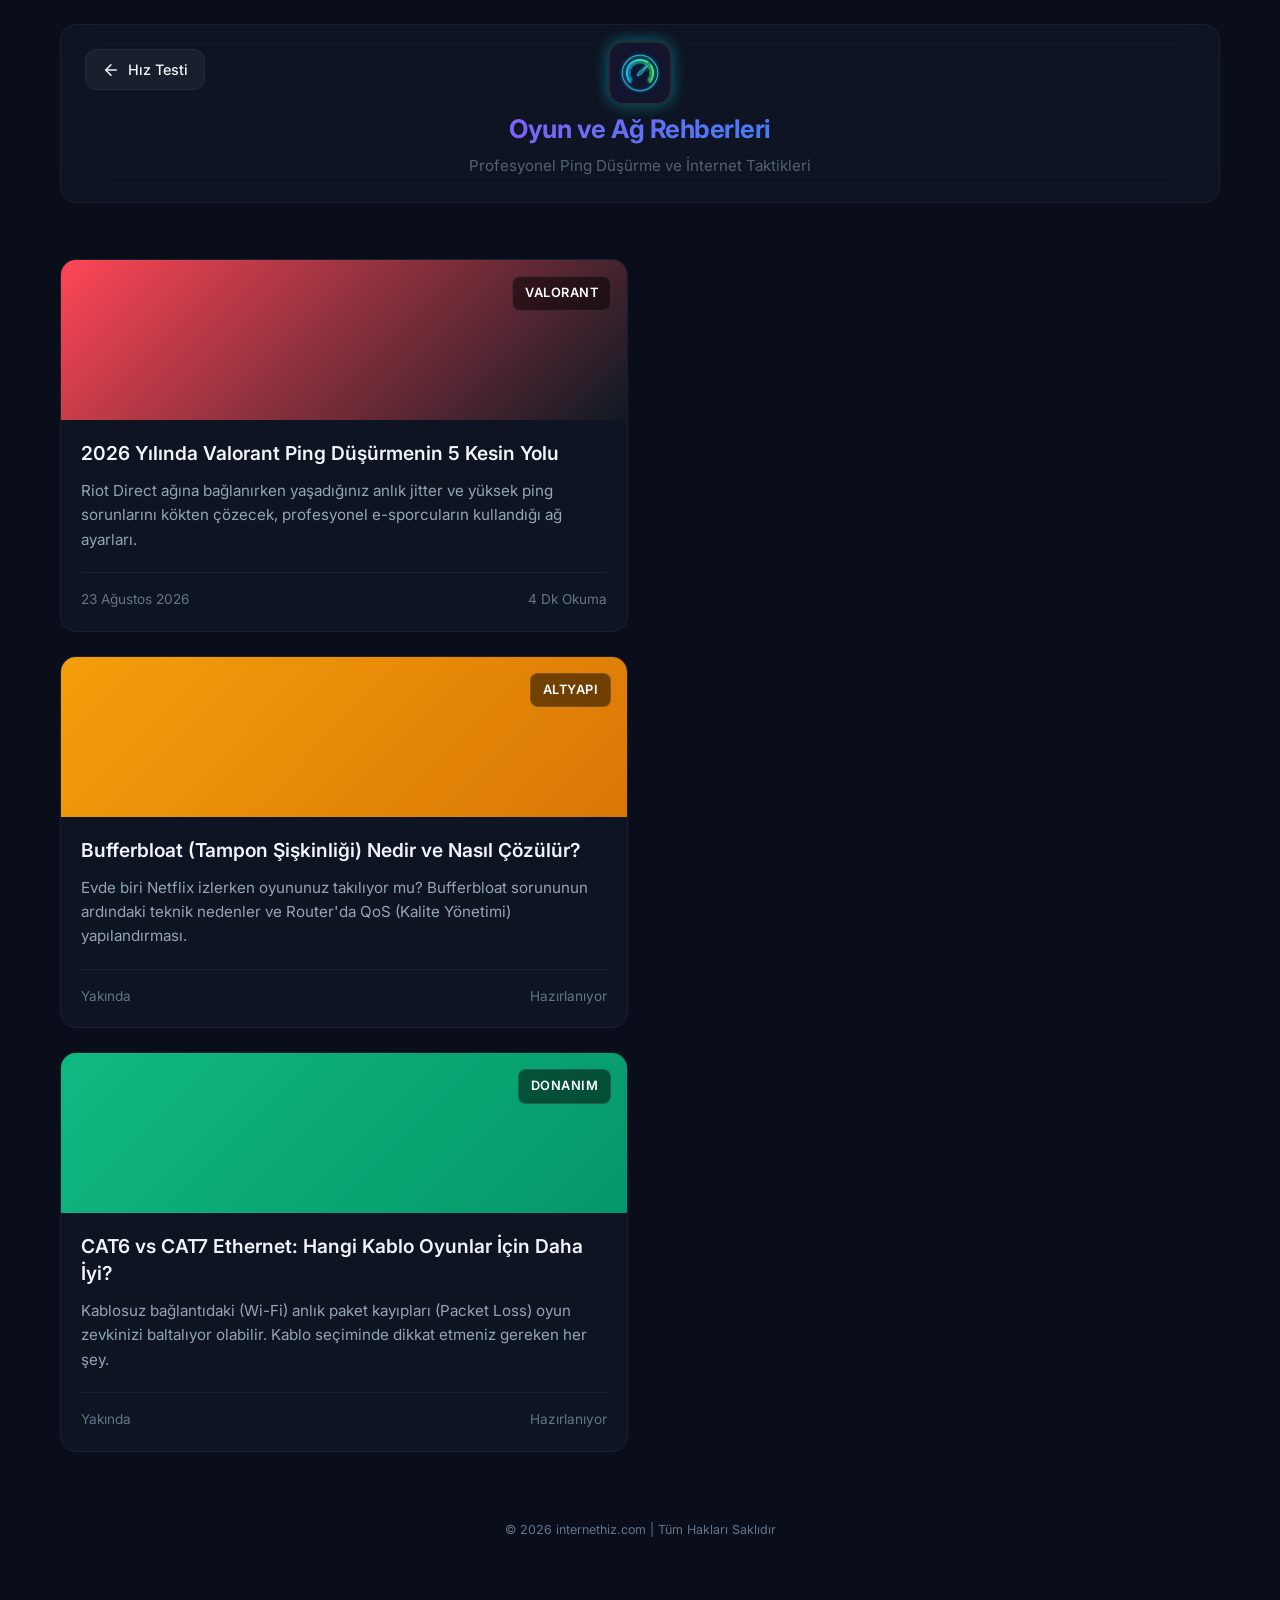
==== blog/index.html @ 83b52073 "feat: added fully fledged SEO blog infrastructure and valorant guide" ====
<!DOCTYPE html>
<html lang="tr">
<head>
    <meta charset="UTF-8">
    <meta name="viewport" content="width=device-width, initial-scale=1.0">
    <title>Oyun ve İnternet Rehberleri - internethiz.com</title>
    <meta name="description" content="Valorant, CS2, Warzone ve diğer popüler oyunlarda ping düşürme taktikleri, internet hızlandırma rehberleri ve modem ayarları.">
    
    <link rel="preconnect" href="https://fonts.googleapis.com">
    <link rel="preconnect" href="https://fonts.gstatic.com" crossorigin>
    <link href="https://fonts.googleapis.com/css2?family=Inter:wght@300;400;500;600;700;800;900&display=swap" rel="stylesheet">
    <link rel="stylesheet" href="../style.v2.css">
    <link rel="stylesheet" href="blog.css">
</head>
<body>
    <div class="app-container">
        <!-- Header -->
        <header class="app-header" style="position: relative; flex-direction: column; align-items: center; justify-content: center; text-align: center; padding: 1.5rem 1rem;">
            
            <div style="position: absolute; top: 1.5rem; left: 1.5rem;">
                <a href="../" class="btn-back">
                    <svg width="18" height="18" viewBox="0 0 24 24" fill="none" stroke="currentColor" stroke-width="2" stroke-linecap="round" stroke-linejoin="round">
                        <line x1="19" y1="12" x2="5" y2="12"></line>
                        <polyline points="12 19 5 12 12 5"></polyline>
                    </svg>
                    <span>Hız Testi</span>
                </a>
            </div>

            <div class="logo-icon" style="background: none; padding: 0; margin-bottom: 12px;">
                <img src="../logo.jpg" alt="internethiz.com Logo" style="width: 64px; height: 64px; border-radius: 16px; object-fit: cover; box-shadow: 0 0 15px rgba(0, 242, 254, 0.4); border: 2px solid rgba(255, 255, 255, 0.1);">
            </div>
            <div>
                <h1 class="app-title" style="font-size: 1.6rem; letter-spacing: -0.5px; background: linear-gradient(135deg, #8b5cf6 0%, #3b82f6 100%); -webkit-background-clip: text; -webkit-text-fill-color: transparent;">Oyun ve Ağ Rehberleri</h1>
                <p class="app-subtitle" style="font-size: 0.95rem; opacity: 0.8; margin-top: 4px;">Profesyonel Ping Düşürme ve İnternet Taktikleri</p>
            </div>
        </header>

        <!-- Blog Grid -->
        <section class="blog-grid">
            
            <!-- Article Card 1 -->
            <a href="valorant-ping-dusurme.html" class="blog-card">
                <div class="blog-card-image" style="background: linear-gradient(135deg, #ff4655 0%, #0f1923 100%);">
                    <span class="blog-category">Valorant</span>
                </div>
                <div class="blog-card-content">
                    <h2 class="blog-card-title">2026 Yılında Valorant Ping Düşürmenin 5 Kesin Yolu</h2>
                    <p class="blog-card-excerpt">Riot Direct ağına bağlanırken yaşadığınız anlık jitter ve yüksek ping sorunlarını kökten çözecek, profesyonel e-sporcuların kullandığı ağ ayarları.</p>
                    <div class="blog-card-footer">
                        <span class="blog-date">23 Ağustos 2026</span>
                        <span class="blog-read-time">4 Dk Okuma</span>
                    </div>
                </div>
            </a>

            <!-- Article Card 2 -->
            <a href="#" class="blog-card">
                <div class="blog-card-image" style="background: linear-gradient(135deg, #f59e0b 0%, #d97706 100%);">
                    <span class="blog-category">Altyapı</span>
                </div>
                <div class="blog-card-content">
                    <h2 class="blog-card-title">Bufferbloat (Tampon Şişkinliği) Nedir ve Nasıl Çözülür?</h2>
                    <p class="blog-card-excerpt">Evde biri Netflix izlerken oyununuz takılıyor mu? Bufferbloat sorununun ardındaki teknik nedenler ve Router'da QoS (Kalite Yönetimi) yapılandırması.</p>
                    <div class="blog-card-footer">
                        <span class="blog-date">Yakında</span>
                        <span class="blog-read-time">Hazırlanıyor</span>
                    </div>
                </div>
            </a>

            <!-- Article Card 3 -->
            <a href="#" class="blog-card">
                <div class="blog-card-image" style="background: linear-gradient(135deg, #10b981 0%, #059669 100%);">
                    <span class="blog-category">Donanım</span>
                </div>
                <div class="blog-card-content">
                    <h2 class="blog-card-title">CAT6 vs CAT7 Ethernet: Hangi Kablo Oyunlar İçin Daha İyi?</h2>
                    <p class="blog-card-excerpt">Kablosuz bağlantıdaki (Wi-Fi) anlık paket kayıpları (Packet Loss) oyun zevkinizi baltalıyor olabilir. Kablo seçiminde dikkat etmeniz gereken her şey.</p>
                    <div class="blog-card-footer">
                        <span class="blog-date">Yakında</span>
                        <span class="blog-read-time">Hazırlanıyor</span>
                    </div>
                </div>
            </a>

        </section>

        <!-- Footer -->
        <footer class="app-footer" style="margin-top: 48px;">
            <p>&copy; 2026 internethiz.com | Tüm Hakları Saklıdır</p>
        </footer>
    </div>
</body>
</html>
---- style.v2.css ----
/* ========================================
   Internet Connection Monitor - Styles
   ======================================== */

:root {
    /* Color Palette */
    --bg-primary: #0a0e1a;
    --bg-secondary: #111827;
    --bg-card: rgba(17, 24, 39, 0.7);
    --bg-card-hover: rgba(17, 24, 39, 0.9);

    --text-primary: #f1f5f9;
    --text-secondary: #94a3b8;
    --text-muted: #64748b;

    --accent-green: #10b981;
    --accent-green-glow: rgba(16, 185, 129, 0.3);
    --accent-green-soft: rgba(16, 185, 129, 0.1);

    --accent-red: #ef4444;
    --accent-red-glow: rgba(239, 68, 68, 0.3);
    --accent-red-soft: rgba(239, 68, 68, 0.1);

    --accent-amber: #f59e0b;
    --accent-amber-glow: rgba(245, 158, 11, 0.3);

    --accent-blue: #3b82f6;
    --accent-blue-glow: rgba(59, 130, 246, 0.3);

    --accent-purple: #8b5cf6;

    --border-color: rgba(255, 255, 255, 0.05);
    --border-highlight: rgba(255, 255, 255, 0.1);

    /* Sizing */
    --radius-sm: 8px;
    --radius-md: 12px;
    --radius-lg: 16px;
    --radius-xl: 24px;

    /* Transitions */
    --transition-fast: 150ms ease;
    --transition-normal: 300ms ease;
    --transition-slow: 500ms ease;
}

body.light-theme {
    --bg-primary: #f0f4f8;
    --bg-secondary: #ffffff;
    --bg-card: rgba(255, 255, 255, 0.85);
    --bg-card-hover: rgba(255, 255, 255, 1);

    --text-primary: #0f172a;
    --text-secondary: #475569;
    --text-muted: #94a3b8;

    --border-color: rgba(0, 0, 0, 0.08);
    --border-highlight: rgba(0, 0, 0, 0.15);
    
    --accent-green-glow: rgba(16, 185, 129, 0.15);
    --accent-red-glow: rgba(239, 68, 68, 0.15);
    --accent-amber-glow: rgba(245, 158, 11, 0.15);
    --accent-blue-glow: rgba(59, 130, 246, 0.15);
}

/* ========================================
   Reset & Base
   ======================================== */
*, *::before, *::after {
    margin: 0;
    padding: 0;
    box-sizing: border-box;
}

html {
    font-size: 16px;
    -webkit-font-smoothing: antialiased;
    -moz-osx-font-smoothing: grayscale;
}

body {
    font-family: 'Inter', -apple-system, BlinkMacSystemFont, sans-serif;
    background: var(--bg-primary);
    color: var(--text-primary);
    min-height: 100vh;
    overflow-x: hidden;
    line-height: 1.6;
}

/* ========================================
   Background Particles
   ======================================== */
.bg-particles {
    position: fixed;
    inset: 0;
    pointer-events: none;
    z-index: 0;
    overflow: hidden;
}

.bg-particle {
    position: absolute;
    border-radius: 50%;
    opacity: 0.15;
    animation: particleFloat linear infinite;
}

@keyframes particleFloat {
    0% { transform: translateY(100vh) rotate(0deg); opacity: 0; }
    10% { opacity: 0.15; }
    90% { opacity: 0.15; }
    100% { transform: translateY(-10vh) rotate(720deg); opacity: 0; }
}

/* ========================================
   App Container
   ======================================== */
.app-container {
    position: relative;
    z-index: 1;
    max-width: 1200px;
    margin: 0 auto;
    padding: 24px 20px 40px;
    padding-top: calc(24px + env(safe-area-inset-top));
    padding-bottom: calc(40px + env(safe-area-inset-bottom));
    padding-left: calc(20px + env(safe-area-inset-left));
    padding-right: calc(20px + env(safe-area-inset-right));
    -webkit-tap-highlight-color: transparent;
    touch-action: manipulation;
}

/* ========================================
   Header
   ======================================== */
.app-header {
    display: flex;
    align-items: center;
    justify-content: space-between;
    padding: 16px 24px;
    background: var(--bg-card);
    backdrop-filter: blur(20px);
    border: 1px solid var(--border-color);
    border-radius: var(--radius-lg);
    margin-bottom: 24px;
}

.header-left {
    display: flex;
    align-items: center;
    gap: 14px;
}

.logo-icon {
    width: 48px;
    height: 48px;
    display: flex;
    align-items: center;
    justify-content: center;
    background: linear-gradient(135deg, var(--accent-blue), var(--accent-purple));
    border-radius: var(--radius-md);
    color: white;
    flex-shrink: 0;
}

.app-title {
    font-size: 1.15rem;
    font-weight: 700;
    letter-spacing: -0.02em;
    color: var(--text-primary);
}

.app-subtitle {
    font-size: 0.8rem;
    color: var(--text-muted);
    margin-top: 2px;
}

.header-right {
    display: flex;
    align-items: center;
    gap: 12px;
}

.header-clock {
    font-size: 0.9rem;
    font-weight: 600;
    color: var(--text-secondary);
    font-variant-numeric: tabular-nums;
    background: rgba(255, 255, 255, 0.05);
    padding: 6px 14px;
    border-radius: var(--radius-sm);
}

.btn-clear {
    width: 38px;
    height: 38px;
    display: flex;
    align-items: center;
    justify-content: center;
    background: rgba(255, 255, 255, 0.05);
    border: 1px solid var(--border-color);
    border-radius: var(--radius-sm);
    color: var(--text-muted);
    cursor: pointer;
    transition: all var(--transition-fast);
}

.btn-clear:hover {
    background: var(--accent-red-soft);
    color: var(--accent-red);
    border-color: rgba(239, 68, 68, 0.3);
}

/* ========================================
   Status Card
   ======================================== */
.status-section {
    margin-bottom: 24px;
}

.status-card {
    position: relative;
    display: flex;
    align-items: center;
    gap: 24px;
    padding: 32px 36px;
    background: var(--bg-card);
    backdrop-filter: blur(20px);
    border: 1px solid var(--border-color);
    border-radius: var(--radius-xl);
    overflow: hidden;
    transition: all var(--transition-slow);
}

.status-card.connected {
    border-color: rgba(16, 185, 129, 0.3);
}

.status-card.disconnected {
    border-color: rgba(239, 68, 68, 0.4);
}

.status-glow {
    position: absolute;
    inset: 0;
    opacity: 0;
    transition: opacity var(--transition-slow);
    pointer-events: none;
}

.status-card.connected .status-glow {
    background: radial-gradient(ellipse at 15% 50%, var(--accent-green-glow) 0%, transparent 60%);
    opacity: 1;
}

.status-card.disconnected .status-glow {
    background: radial-gradient(ellipse at 15% 50%, var(--accent-red-glow) 0%, transparent 60%);
    opacity: 1;
    animation: glowPulse 2s ease-in-out infinite;
}

@keyframes glowPulse {
    0%, 100% { opacity: 0.6; }
    50% { opacity: 1; }
}

.status-icon-wrapper {
    position: relative;
    flex-shrink: 0;
}

.status-icon {
    position: relative;
    width: 80px;
    height: 80px;
    display: flex;
    align-items: center;
    justify-content: center;
    border-radius: 50%;
    background: rgba(255, 255, 255, 0.03);
    transition: all var(--transition-slow);
}

.status-card.connected .status-icon {
    color: var(--accent-green);
    background: var(--accent-green-soft);
}

.status-card.disconnected .status-icon {
    color: var(--accent-red);
    background: var(--accent-red-soft);
}

.pulse-ring {
    position: absolute;
    inset: -8px;
    border-radius: 50%;
    border: 2px solid transparent;
    transition: all var(--transition-slow);
}

.status-card.connected .pulse-ring {
    border-color: var(--accent-green);
    animation: pulseRing 2s ease-out infinite;
}

.status-card.disconnected .pulse-ring {
    border-color: var(--accent-red);
    animation: pulseRingRed 1s ease-out infinite;
}

@keyframes pulseRing {
    0% { transform: scale(1); opacity: 0.6; }
    100% { transform: scale(1.5); opacity: 0; }
}

@keyframes pulseRingRed {
    0% { transform: scale(1); opacity: 0.8; }
    100% { transform: scale(1.6); opacity: 0; }
}

.icon-svg {
    transition: all var(--transition-normal);
}

.icon-svg.hidden {
    display: none;
}

.status-text-wrapper {
    flex: 1;
    min-width: 0;
}

.status-label {
    font-size: 1.5rem;
    font-weight: 800;
    letter-spacing: -0.03em;
    transition: color var(--transition-slow);
}

.status-card.connected .status-label {
    color: var(--accent-green);
}

.status-card.disconnected .status-label {
    color: var(--accent-red);
}

.status-detail {
    font-size: 0.88rem;
    color: var(--text-muted);
    margin-top: 4px;
}

.status-uptime {
    display: flex;
    flex-direction: column;
    align-items: flex-end;
    gap: 4px;
    flex-shrink: 0;
}

.uptime-label {
    font-size: 0.75rem;
    color: var(--text-muted);
    text-transform: uppercase;
    letter-spacing: 0.08em;
    font-weight: 600;
}

.uptime-value {
    font-size: 1.6rem;
    font-weight: 700;
    font-variant-numeric: tabular-nums;
    color: var(--text-primary);
    letter-spacing: -0.02em;
}

/* ========================================
   Stats Grid
   ======================================== */
.stats-grid {
    display: grid;
    grid-template-columns: repeat(auto-fit, minmax(180px, 1fr));
    gap: 14px;
    margin-bottom: 24px;
}

.stat-card {
    padding: 20px;
    background: var(--bg-card);
    backdrop-filter: blur(20px);
    border: 1px solid var(--border-color);
    border-radius: var(--radius-lg);
    transition: all var(--transition-fast);
    position: relative;
    overflow: hidden;
}

.stat-card:hover {
    background: var(--bg-card-hover);
    border-color: var(--border-glow);
    transform: translateY(-2px);
}

.stat-icon {
    width: 40px;
    height: 40px;
    display: flex;
    align-items: center;
    justify-content: center;
    border-radius: var(--radius-sm);
    margin-bottom: 14px;
}

.latency-icon {
    background: rgba(59, 130, 246, 0.12);
    color: var(--accent-blue);
}

.disconnect-icon {
    background: rgba(239, 68, 68, 0.12);
    color: var(--accent-red);
}

.downtime-icon {
    background: rgba(245, 158, 11, 0.12);
    color: var(--accent-amber);
}

.avg-icon {
    background: rgba(139, 92, 246, 0.12);
    color: var(--accent-purple);
}

.stat-content {
    display: flex;
    flex-direction: column;
    gap: 2px;
}

.stat-value {
    font-size: 1.3rem;
    font-weight: 700;
    letter-spacing: -0.02em;
    font-variant-numeric: tabular-nums;
}

.stat-label {
    font-size: 0.75rem;
    color: var(--text-muted);
    font-weight: 500;
}

.stat-bar {
    margin-top: 12px;
    height: 4px;
    background: rgba(255, 255, 255, 0.05);
    border-radius: 2px;
    overflow: hidden;
}

.stat-bar-fill {
    height: 100%;
    border-radius: 2px;
    transition: width var(--transition-normal);
    width: 0%;
}

.latency-bar {
    background: linear-gradient(90deg, var(--accent-green), var(--accent-amber), var(--accent-red));
}

/* ========================================
   Chart Section
   ======================================== */
.chart-section,
.timeline-section,
.log-section,
.diag-section,
.speed-test-section {
    background: var(--bg-card);
    backdrop-filter: blur(20px);
    border: 1px solid var(--border-color);
    border-radius: var(--radius-lg);
    padding: 24px;
    margin-bottom: 20px;
}

.diag-section {
    border-color: rgba(245, 158, 11, 0.25);
    animation: diagFadeIn 0.4s ease-out;
}

@keyframes diagFadeIn {
    from { opacity: 0; transform: translateY(10px); }
    to { opacity: 1; transform: translateY(0); }
}

.diag-status-badge {
    font-size: 0.72rem;
    font-weight: 600;
    padding: 4px 12px;
    border-radius: 20px;
    animation: diagPulse 1.5s ease-in-out infinite;
}

.diag-status-badge.running {
    background: rgba(245, 158, 11, 0.15);
    color: var(--accent-amber);
    animation: diagPulse 1.5s ease-in-out infinite;
}

.diag-status-badge.done {
    background: rgba(59, 130, 246, 0.15);
    color: var(--accent-blue);
    animation: none;
}

@keyframes diagPulse {
    0%, 100% { opacity: 1; }
    50% { opacity: 0.5; }
}

.diag-result-card {
    background: rgba(255, 255, 255, 0.02);
    border: 1px solid rgba(255, 255, 255, 0.06);
    border-radius: var(--radius-md);
    overflow: hidden;
}

.diag-verdict {
    display: flex;
    align-items: center;
    gap: 16px;
    padding: 20px 24px;
    border-bottom: 1px solid rgba(255, 255, 255, 0.06);
}

.diag-verdict-icon {
    font-size: 2rem;
    flex-shrink: 0;
    width: 52px;
    height: 52px;
    display: flex;
    align-items: center;
    justify-content: center;
    border-radius: var(--radius-md);
    background: rgba(255, 255, 255, 0.04);
}

.diag-verdict-text h4 {
    font-size: 1rem;
    font-weight: 700;
    color: var(--text-primary);
    margin-bottom: 2px;
}

.diag-verdict-text p {
    font-size: 0.82rem;
    color: var(--text-muted);
    line-height: 1.5;
}

.diag-tests {
    padding: 8px 0;
}

.diag-test-row {
    display: flex;
    align-items: center;
    gap: 12px;
    padding: 10px 24px;
    transition: background var(--transition-fast);
}

.diag-test-row:hover {
    background: rgba(255, 255, 255, 0.02);
}

.diag-test-status {
    width: 24px;
    height: 24px;
    border-radius: 50%;
    display: flex;
    align-items: center;
    justify-content: center;
    font-size: 0.72rem;
    flex-shrink: 0;
    font-weight: 700;
}

.diag-test-status.pass {
    background: rgba(16, 185, 129, 0.15);
    color: var(--accent-green);
}

.diag-test-status.fail {
    background: rgba(239, 68, 68, 0.15);
    color: var(--accent-red);
}

.diag-test-status.wait {
    background: rgba(148, 163, 184, 0.1);
    color: var(--text-muted);
    animation: diagPulse 1s ease-in-out infinite;
}

.diag-test-status.warn {
    background: rgba(245, 158, 11, 0.15);
    color: var(--accent-amber);
}

.diag-test-label {
    flex: 1;
    font-size: 0.84rem;
    color: var(--text-secondary);
    font-weight: 500;
}

.diag-test-result {
    font-size: 0.78rem;
    color: var(--text-muted);
    font-variant-numeric: tabular-nums;
    text-align: right;
}

.diag-info {
    padding: 16px 24px;
    border-top: 1px solid rgba(255, 255, 255, 0.06);
    display: grid;
    grid-template-columns: repeat(auto-fit, minmax(180px, 1fr));
    gap: 12px;
}

.diag-info-item {
    display: flex;
    flex-direction: column;
    gap: 2px;
}

.diag-info-label {
    font-size: 0.7rem;
    color: var(--text-muted);
    text-transform: uppercase;
    letter-spacing: 0.06em;
    font-weight: 600;
}

.diag-info-value {
    font-size: 0.84rem;
    color: var(--text-secondary);
    font-weight: 500;
}

/* Log entry diagnostics detail */
.log-diag-summary {
    margin-top: 8px;
    padding: 8px 12px;
    background: rgba(255, 255, 255, 0.03);
    border-radius: 6px;
    border-left: 3px solid var(--accent-amber);
}

.log-diag-summary .log-diag-title {
    font-size: 0.76rem;
    font-weight: 600;
    color: var(--accent-amber);
    margin-bottom: 4px;
}

.log-diag-summary .log-diag-cause {
    font-size: 0.76rem;
    color: var(--text-secondary);
    line-height: 1.5;
}

.log-diag-tests-mini {
    display: flex;
    flex-wrap: wrap;
    gap: 6px;
    margin-top: 6px;
}

.log-diag-tag {
    font-size: 0.68rem;
    padding: 2px 8px;
    border-radius: 4px;
    font-weight: 600;
}

.log-diag-tag.pass {
    background: rgba(16, 185, 129, 0.1);
    color: var(--accent-green);
}

.log-diag-tag.fail {
    background: rgba(239, 68, 68, 0.1);
    color: var(--accent-red);
}

.section-header {
    display: flex;
    align-items: center;
    justify-content: space-between;
    margin-bottom: 18px;
}

.section-title {
    display: flex;
    align-items: center;
    gap: 10px;
    font-size: 0.95rem;
    font-weight: 600;
    color: var(--text-primary);
}

.section-title svg {
    color: var(--text-muted);
}

.section-badge {
    font-size: 0.72rem;
    font-weight: 500;
    color: var(--text-muted);
    padding: 4px 10px;
    background: rgba(255, 255, 255, 0.05);
    border-radius: 20px;
}

.log-actions {
    display: flex;
    align-items: center;
    gap: 10px;
}

.btn-clear-log {
    display: inline-flex;
    align-items: center;
    font-size: 0.75rem;
    font-weight: 600;
    color: var(--text-muted);
    padding: 6px 12px;
    background: rgba(255, 255, 255, 0.04);
    border: 1px solid var(--border-color);
    border-radius: var(--radius-sm);
    cursor: pointer;
    transition: all var(--transition-fast);
}

.btn-clear-log:hover {
    background: var(--accent-red-soft);
    color: var(--accent-red);
    border-color: rgba(239, 68, 68, 0.3);
}


.chart-container {
    position: relative;
    height: 200px;
    border-radius: var(--radius-sm);
    overflow: hidden;
}

.chart-container canvas {
    width: 100% !important;
    height: 100% !important;
}

.chart-overlay {
    position: absolute;
    inset: 0;
    display: flex;
    align-items: center;
    justify-content: center;
    background: rgba(10, 14, 26, 0.7);
    border-radius: var(--radius-sm);
    transition: opacity var(--transition-normal);
}

.chart-overlay.hidden {
    opacity: 0;
    pointer-events: none;
}

.chart-overlay p {
    color: var(--text-muted);
    font-size: 0.88rem;
}

/* ========================================
   Timeline
   ======================================== */
.timeline-bar-container {
    position: relative;
}

.timeline-bar {
    height: 32px;
    background: rgba(255, 255, 255, 0.03);
    border-radius: var(--radius-sm);
    overflow: hidden;
    display: flex;
    position: relative;
}

.timeline-segment {
    height: 100%;
    transition: all var(--transition-fast);
    position: relative;
}

.timeline-segment.connected {
    background: var(--accent-green);
    opacity: 0.6;
}

.timeline-segment.disconnected {
    background: var(--accent-red);
    opacity: 0.8;
}

.timeline-segment:hover {
    opacity: 1;
}

.timeline-labels {
    display: flex;
    justify-content: space-between;
    margin-top: 8px;
    font-size: 0.72rem;
    color: var(--text-muted);
    font-variant-numeric: tabular-nums;
}

/* ========================================
   Event Log
   ======================================== */
.log-container {
    max-height: 320px;
    overflow-y: auto;
    scrollbar-width: thin;
    scrollbar-color: rgba(255, 255, 255, 0.1) transparent;
}

.log-container::-webkit-scrollbar {
    width: 6px;
}

.log-container::-webkit-scrollbar-track {
    background: transparent;
}

.log-container::-webkit-scrollbar-thumb {
    background: rgba(255, 255, 255, 0.1);
    border-radius: 3px;
}

.log-empty {
    display: flex;
    flex-direction: column;
    align-items: center;
    justify-content: center;
    padding: 48px 24px;
    gap: 12px;
    color: var(--text-muted);
}

.log-empty svg {
    opacity: 0.3;
}

.log-empty p {
    font-size: 0.95rem;
    font-weight: 500;
}

.log-empty span {
    font-size: 0.8rem;
    opacity: 0.6;
}

.log-entry {
    display: flex;
    align-items: flex-start;
    gap: 14px;
    padding: 14px 16px;
    border-radius: var(--radius-sm);
    transition: background var(--transition-fast);
    animation: logSlideIn 0.3s ease-out;
}

.log-entry:hover {
    background: rgba(255, 255, 255, 0.03);
}

@keyframes logSlideIn {
    from { opacity: 0; transform: translateY(-10px); }
    to { opacity: 1; transform: translateY(0); }
}

.log-entry + .log-entry {
    border-top: 1px solid rgba(255, 255, 255, 0.04);
}

.log-dot {
    width: 10px;
    height: 10px;
    border-radius: 50%;
    flex-shrink: 0;
    margin-top: 5px;
}

.log-dot.down {
    background: var(--accent-red);
    box-shadow: 0 0 8px var(--accent-red-glow);
}

.log-dot.up {
    background: var(--accent-green);
    box-shadow: 0 0 8px var(--accent-green-glow);
}

.log-content {
    flex: 1;
    min-width: 0;
}

.log-title {
    font-size: 0.88rem;
    font-weight: 600;
    margin-bottom: 2px;
}

.log-title.down {
    color: var(--accent-red);
}

.log-title.up {
    color: var(--accent-green);
}

.log-meta {
    font-size: 0.78rem;
    color: var(--text-muted);
}

.log-time {
    font-size: 0.78rem;
    color: var(--text-muted);
    font-variant-numeric: tabular-nums;
    flex-shrink: 0;
    margin-top: 2px;
}

.log-duration {
    display: inline-block;
    padding: 2px 8px;
    background: rgba(239, 68, 68, 0.1);
    color: var(--accent-red);
    border-radius: 4px;
    font-size: 0.72rem;
    font-weight: 600;
    margin-left: 8px;
}

/* ========================================
   Footer
   ======================================== */
.app-footer {
    text-align: center;
    padding: 20px;
    font-size: 0.78rem;
    color: var(--text-muted);
}

/* ========================================
   Responsive Design
   ======================================== */
@media (max-width: 768px) {
    .app-container {
        padding: 16px 12px 32px;
    }

    .app-header {
        flex-direction: column;
        gap: 12px;
        padding: 16px;
    }

    .header-left {
        width: 100%;
    }

    .header-right {
        width: 100%;
        justify-content: flex-end;
    }

    .status-card {
        flex-direction: column;
        text-align: center;
        padding: 28px 24px;
        gap: 16px;
    }

    .status-uptime {
        align-items: center;
    }

    .stats-grid {
        grid-template-columns: repeat(2, 1fr);
        gap: 10px;
    }

    .stat-card {
        padding: 16px;
    }

    .stat-value {
        font-size: 1.1rem;
    }

    .chart-container {
        height: 160px;
    }
}

@media (max-width: 480px) {
    .app-title {
        font-size: 1rem;
    }

    .status-label {
        font-size: 1.2rem;
    }

    .uptime-value {
        font-size: 1.3rem;
    }

    .log-entry {
        padding: 12px 10px;
        gap: 10px;
    }

    .diag-verdict {
        flex-direction: column;
        text-align: center;
        gap: 12px;
        padding: 16px;
    }

    .diag-test-row {
        padding: 8px 14px;
    }

    .diag-info {
        grid-template-columns: repeat(2, 1fr);
        padding: 12px 14px;
    }

    .section-header {
        flex-direction: column;
        align-items: flex-start;
        gap: 8px;
    }

    .toast {
        left: 12px;
        right: 12px;
        top: calc(12px + env(safe-area-inset-top));
    }
}

/* ========================================
   Notification Toast
   ======================================== */
.toast {
    position: fixed;
    top: 20px;
    right: 20px;
    padding: 14px 20px;
    border-radius: var(--radius-md);
    backdrop-filter: blur(20px);
    z-index: 1000;
    display: flex;
    align-items: center;
    gap: 10px;
    font-size: 0.88rem;
    font-weight: 500;
    animation: toastIn 0.4s ease-out;
    box-shadow: 0 8px 32px rgba(0, 0, 0, 0.4);
}

.toast.error {
    background: rgba(239, 68, 68, 0.15);
    border: 1px solid rgba(239, 68, 68, 0.3);
    color: #fca5a5;
}

.toast.success {
    background: rgba(16, 185, 129, 0.15);
    border: 1px solid rgba(16, 185, 129, 0.3);
    color: #6ee7b7;
}

.toast.out {
    animation: toastOut 0.3s ease-in forwards;
}

@keyframes toastIn {
    from { opacity: 0; transform: translateX(40px); }
    to { opacity: 1; transform: translateX(0); }
}

@keyframes toastOut {
    from { opacity: 1; transform: translateX(0); }
    to { opacity: 0; transform: translateX(40px); }
}

/* ========================================
   Speed Test Section
   ======================================== */
.speed-test-container {
    display: grid;
    grid-template-columns: 1fr 1.5fr;
    gap: 32px;
    align-items: center;
}

.speed-gauge-wrapper {
    display: flex;
    flex-direction: column;
    align-items: center;
    gap: 20px;
}

.speed-gauge {
    position: relative;
    width: 160px;
    height: 160px;
    display: flex;
    align-items: center;
    justify-content: center;
}

.gauge-ring {
    overflow: visible;
}

.gauge-ring-background {
    stroke: rgba(255, 255, 255, 0.05);
}

.gauge-ring-fill {
    stroke: #10b981; /* Netspeed Vibrant Green */
    stroke-linecap: round;
    transform: rotate(-90deg);
    transform-origin: 75px 75px;
    transition: stroke-dashoffset 120ms cubic-bezier(0.2, 0.8, 0.2, 1), stroke 0.3s ease;
    filter: drop-shadow(0 0 12px rgba(16, 185, 129, 0.6));
}

.speed-gauge.running .gauge-ring-fill {
    filter: drop-shadow(0 0 16px rgba(16, 185, 129, 0.85));
}

.gauge-ring-fill.uploading {
    stroke: #8b5cf6;
    filter: drop-shadow(0 0 14px rgba(139, 92, 246, 0.7));
}

.speed-gauge.completed .gauge-ring-fill,
.gauge-ring-fill.completed {
    stroke: #10b981;
    filter: drop-shadow(0 0 18px rgba(16, 185, 129, 0.9));
    animation: celebrateRingFill 0.6s cubic-bezier(0.175, 0.885, 0.32, 1.275);
}

@keyframes celebrateRingFill {
    0% { transform: rotate(-90deg) scale(1); }
    50% { transform: rotate(-90deg) scale(1.06); }
    100% { transform: rotate(-90deg) scale(1); }
}

.gauge-content {
    position: absolute;
    display: flex;
    flex-direction: column;
    align-items: center;
    justify-content: center;
}

.gauge-value {
    font-size: 2.2rem;
    font-weight: 800;
    color: var(--text-primary);
    line-height: 1;
    letter-spacing: -0.03em;
    font-variant-numeric: tabular-nums;
    transition: color 0.3s ease, text-shadow 0.3s ease;
}

.speed-gauge.completed .gauge-value {
    color: var(--accent-green);
    text-shadow: 0 0 12px var(--accent-green-glow);
}

.gauge-unit {
    font-size: 0.78rem;
    color: var(--text-muted);
    font-weight: 600;
    text-transform: uppercase;
    letter-spacing: 0.05em;
    margin-top: 4px;
}

.btn-speed-test {
    width: 100%;
    max-width: 200px;
    padding: 12px 24px;
    font-size: 0.88rem;
    font-weight: 700;
    color: white;
    background: linear-gradient(135deg, var(--accent-blue), var(--accent-purple));
    border: none;
    border-radius: var(--radius-md);
    cursor: pointer;
    transition: all var(--transition-fast);
    box-shadow: 0 4px 12px rgba(59, 130, 246, 0.2);
}

.btn-speed-test:hover:not(:disabled) {
    transform: translateY(-2px);
    box-shadow: 0 6px 18px rgba(59, 130, 246, 0.3);
}

.btn-speed-test:active:not(:disabled) {
    transform: translateY(0);
}

.btn-speed-test:disabled {
    opacity: 0.5;
    cursor: not-allowed;
    background: rgba(255, 255, 255, 0.08);
    box-shadow: none;
}

.speed-metrics {
    display: grid;
    grid-template-columns: repeat(2, 1fr);
    gap: 16px;
}

.speed-metric-card {
    display: flex;
    align-items: center;
    gap: 16px;
    padding: 16px 20px;
    background: rgba(255, 255, 255, 0.02);
    border: 1px solid var(--border-color);
    border-radius: var(--radius-md);
    transition: all var(--transition-fast);
}

.speed-metric-card:hover {
    background: rgba(255, 255, 255, 0.04);
    border-color: var(--border-glow);
}

.metric-icon {
    width: 36px;
    height: 36px;
    display: flex;
    align-items: center;
    justify-content: center;
    border-radius: 8px;
    flex-shrink: 0;
}

.metric-icon.download {
    background: rgba(59, 130, 246, 0.1);
    color: var(--accent-blue);
}

.metric-icon.upload {
    background: rgba(139, 92, 246, 0.1);
    color: var(--accent-purple);
}

.metric-icon.ping {
    background: rgba(16, 185, 129, 0.1);
    color: var(--accent-green);
}

.metric-icon.jitter {
    background: rgba(245, 158, 11, 0.1);
    color: var(--accent-amber);
}

.metric-info {
    display: flex;
    flex-direction: column;
    gap: 2px;
}

.metric-label {
    font-size: 0.72rem;
    color: var(--text-muted);
    font-weight: 600;
    text-transform: uppercase;
    letter-spacing: 0.03em;
}

.metric-value {
    font-size: 1.15rem;
    font-weight: 700;
    color: var(--text-primary);
    font-variant-numeric: tabular-nums;
}

/* Speed test card active states */
.speed-metric-card.active {
    border-color: var(--accent-blue);
    background: rgba(59, 130, 246, 0.05);
    animation: activePulse 1.5s ease-in-out infinite;
}

.speed-metric-card.active-upload {
    border-color: var(--accent-purple);
    background: rgba(139, 92, 246, 0.05);
    animation: activePulseUpload 1.5s ease-in-out infinite;
}

@keyframes activePulse {
    0%, 100% { border-color: rgba(59, 130, 246, 0.3); }
    50% { border-color: var(--accent-blue); }
}

@keyframes activePulseUpload {
    0%, 100% { border-color: rgba(139, 92, 246, 0.3); }
    50% { border-color: var(--accent-purple); }
}

@media (max-width: 768px) {
    .speed-test-container {
        grid-template-columns: 1fr;
        gap: 24px;
    }
}

@media (max-width: 480px) {
    .speed-metrics {
        grid-template-columns: 1fr;
        gap: 12px;
    }
}

/* ========================================
   SEO FAQ Section
   ======================================== */
.seo-faq-section { margin-top: 32px; background: rgba(30, 41, 59, 0.5); border-radius: 16px; padding: 24px; border: 1px solid rgba(148, 163, 184, 0.1); margin-bottom: 24px; }
.seo-faq-section h2 { font-size: 1.25rem; font-weight: 600; color: #fff; margin-bottom: 20px; text-align: center; }
.faq-list { display: flex; flex-direction: column; gap: 12px; }
.faq-item { background: rgba(15, 23, 42, 0.6); border-radius: 12px; overflow: hidden; border: 1px solid rgba(148, 163, 184, 0.05); }
.faq-question { width: 100%; text-align: left; background: none; border: none; padding: 16px 20px; color: #f8fafc; font-weight: 500; font-size: 0.95rem; display: flex; justify-content: space-between; align-items: center; cursor: pointer; transition: background 0.2s; }
.faq-question:hover { background: rgba(255, 255, 255, 0.05); }
.faq-icon { font-size: 1.2rem; color: var(--accent-blue); transition: transform 0.3s; }
.faq-item.active .faq-icon { transform: rotate(45deg); color: var(--accent-purple); }
.faq-answer { padding: 0 20px; max-height: 0; overflow: hidden; transition: max-height 0.3s ease-out, padding 0.3s ease; color: #94a3b8; font-size: 0.9rem; line-height: 1.6; }
.faq-item.active .faq-answer { padding: 0 20px 20px 20px; max-height: 500px; }

/* ========================================
   Smart Assistant
   ======================================== */
.assistant-cta { margin-top: 32px; background: linear-gradient(135deg, rgba(59, 130, 246, 0.15) 0%, rgba(139, 92, 246, 0.15) 100%); border-radius: 16px; padding: 20px; display: flex; align-items: center; justify-content: space-between; border: 1px solid rgba(59, 130, 246, 0.3); box-shadow: 0 4px 24px rgba(0, 0, 0, 0.2); }
.assistant-icon { font-size: 2.5rem; margin-right: 16px; }
.assistant-text h3 { color: var(--text-primary); font-size: 1.1rem; margin: 0 0 4px 0; }
.assistant-text p { color: var(--text-secondary); font-size: 0.85rem; margin: 0; opacity: 0.9; }
.btn-assistant { background: linear-gradient(135deg, #3b82f6 0%, #8b5cf6 100%); color: white; border: none; padding: 12px 24px; border-radius: 12px; font-weight: 600; cursor: pointer; transition: transform 0.2s, box-shadow 0.2s; white-space: nowrap; margin-left: 16px; font-family: 'Inter', sans-serif;}
.btn-assistant:hover { transform: translateY(-2px); box-shadow: 0 8px 16px rgba(59, 130, 246, 0.3); }

.modal-overlay { position: fixed; top: 0; left: 0; right: 0; bottom: 0; background: rgba(0, 0, 0, 0.7); backdrop-filter: blur(8px); display: flex; align-items: center; justify-content: center; z-index: 9999; opacity: 1; transition: opacity 0.3s; }
.modal-overlay.hidden { opacity: 0; pointer-events: none; }
.modal-content { background: var(--bg-primary); width: 95%; max-width: 650px; max-height: 90vh; border-radius: 24px; border: 1px solid var(--border-color); box-shadow: 0 24px 48px rgba(0, 0, 0, 0.4); overflow: hidden; display: flex; flex-direction: column; }
.modal-header { padding: 20px 24px; border-bottom: 1px solid var(--border-color); display: flex; justify-content: space-between; align-items: center; background: var(--bg-card); }
.modal-header h2 { margin: 0; font-size: 1.2rem; font-weight: 600; color: var(--text-primary); }
.btn-close-modal { background: none; border: none; color: var(--text-secondary); font-size: 2rem; cursor: pointer; padding: 0; line-height: 0.8; }
.btn-close-modal:hover { color: var(--text-primary); }
.modal-body { padding: 24px; overflow-y: auto; color: var(--text-primary); }
.assistant-welcome p { color: var(--text-secondary); margin-bottom: 16px; font-size: 0.95rem; line-height: 1.5; }
.package-input-group { background: var(--bg-card); border-radius: 12px; padding: 16px; margin-bottom: 24px; border: 1px solid var(--border-highlight); }
.package-input-group label { display: block; color: var(--text-secondary); font-size: 0.9rem; margin-bottom: 8px; font-weight: 500; }
.package-input-wrapper { display: flex; align-items: center; gap: 12px; }
.package-input-wrapper input { background: var(--bg-secondary); border: 1px solid var(--border-color); color: var(--text-primary); padding: 12px; border-radius: 8px; width: 120px; font-size: 1rem; outline: none; transition: border-color 0.2s; }
.package-input-wrapper input:focus { border-color: var(--accent-blue); }
.package-input-wrapper span { color: var(--text-muted); font-weight: 500; }
.assistant-features { list-style: none; padding: 0; margin: 0 0 24px 0; display: grid; grid-template-columns: 1fr 1fr; gap: 12px; }
.assistant-features li { padding: 8px 0; color: var(--text-muted); font-size: 0.9rem; display: flex; align-items: center; gap: 8px; }
.btn-primary { width: 100%; background: var(--accent-blue); color: white; border: none; padding: 14px; border-radius: 12px; font-weight: 600; font-size: 1rem; cursor: pointer; transition: background 0.2s; font-family: 'Inter', sans-serif;}
.btn-primary:hover { background: #2563eb; }
.loader-spinner { width: 40px; height: 40px; border: 4px solid var(--border-highlight); border-top-color: var(--accent-blue); border-radius: 50%; animation: spin 1s linear infinite; margin: 0 auto 16px auto; }
.assistant-running { text-align: center; }
.assistant-running p { color: var(--text-primary); font-weight: 500; margin-bottom: 24px; }
.analysis-progress { display: flex; flex-direction: column; gap: 12px; text-align: left; background: var(--bg-card); padding: 16px; border-radius: 12px; border: 1px solid var(--border-color); }
.progress-step { color: var(--text-muted); font-size: 0.9rem; display: flex; align-items: center; gap: 8px; transition: color 0.3s; }
.progress-step.active { color: var(--text-primary); font-weight: 500; }
.assistant-result { display: flex; flex-direction: column; }
.result-header { display: flex; align-items: center; gap: 12px; margin-bottom: 16px; }
.result-badge { padding: 6px 12px; border-radius: 20px; font-size: 0.85rem; font-weight: 600; }
.result-badge.success { background: var(--accent-green-soft); color: var(--accent-green); border: 1px solid var(--accent-green-glow); }
.result-badge.warning { background: var(--accent-amber-glow); color: var(--accent-amber); border: 1px solid var(--accent-amber); }
.assistant-result h3 { margin: 0 0 12px 0; color: var(--text-primary); font-size: 1.1rem; }
.assistant-result p { color: var(--text-secondary); font-size: 0.95rem; line-height: 1.5; margin-bottom: 24px; }
.support-script { background: var(--bg-card); padding: 16px; border-radius: 12px; border: 1px solid var(--border-color); }
.support-script h4 { margin: 0 0 12px 0; color: var(--text-muted); font-size: 0.85rem; text-transform: uppercase; letter-spacing: 0.5px; }
.script-box { background: var(--bg-secondary); padding: 16px; border-radius: 8px; color: var(--text-primary); font-size: 0.95rem; font-style: italic; line-height: 1.6; border-left: 4px solid var(--accent-blue); margin-bottom: 16px; user-select: all; border: 1px solid var(--border-color); }
.btn-copy { width: 100%; background: var(--border-color); color: var(--text-primary); border: none; padding: 12px; border-radius: 8px; font-weight: 500; cursor: pointer; transition: background 0.2s; font-family: 'Inter', sans-serif;}
.btn-copy:hover { background: var(--border-highlight); }
.btn-share-social { width: 100%; padding: 14px; border-radius: 12px; border: none; font-weight: 600; font-size: 1rem; cursor: pointer; transition: opacity 0.2s, transform 0.2s; font-family: 'Inter', sans-serif; box-shadow: 0 4px 12px rgba(0,0,0,0.1); }
.btn-share-social:hover { opacity: 0.9; transform: translateY(-2px); }

@media (max-width: 600px) {
    .assistant-cta { flex-direction: column; text-align: center; }
    .assistant-icon { margin: 0 0 12px 0; }
    .btn-assistant { margin: 16px 0 0 0; width: 100%; }
}

.hidden { display: none !important; }
@keyframes spin { 100% { transform: rotate(360deg); } }

/* ========================================
   Desktop Dashboard Layout (Grid)
   ======================================== */
@media (min-width: 900px) {
    .app-container {
        display: grid;
        grid-template-columns: 1fr 1fr;
        grid-template-areas:
            "header header"
            "speed status"
            "speed assistant"
            "chart assistant"
            "chart diag"
            "logs logs"
            "guides guides"
            "faq faq"
            "footer footer";
        gap: 0 24px;
        align-items: start;
    }
    .app-header { grid-area: header; }
    #statusCard { grid-area: status; }
    .speed-test-section { grid-area: speed; height: 100%; }
    .chart-section { grid-area: chart; }
    .assistant-cta { grid-area: assistant; margin-top: 0; }
    #diagSection { grid-area: diag; }
    .log-section { grid-area: logs; }
    .seo-faq-section { grid-area: faq; margin-top: 24px; }
    .seo-guides-section { grid-area: guides; margin-top: 24px; }
    .app-footer { grid-area: footer; }
}
  
@media (max-width: 480px) { .hide-mobile { display: none; } }
---- blog/blog.css ----
/* Blog specific styles */

.btn-back {
    display: inline-flex;
    align-items: center;
    gap: 8px;
    background: rgba(255, 255, 255, 0.05);
    padding: 8px 16px;
    border-radius: 12px;
    color: var(--text-primary);
    text-decoration: none;
    font-weight: 500;
    font-size: 0.9rem;
    border: 1px solid var(--border-color);
    transition: all 0.2s;
}
.btn-back:hover {
    background: rgba(255, 255, 255, 0.1);
    transform: translateX(-2px);
}

.blog-grid {
    display: grid;
    grid-template-columns: repeat(auto-fit, minmax(300px, 1fr));
    gap: 24px;
    margin-top: 32px;
}

.blog-card {
    background: var(--bg-card);
    border-radius: 16px;
    border: 1px solid var(--border-color);
    overflow: hidden;
    text-decoration: none;
    display: flex;
    flex-direction: column;
    transition: transform 0.2s, box-shadow 0.2s, border-color 0.2s;
}

.blog-card:hover {
    transform: translateY(-4px);
    box-shadow: 0 12px 30px rgba(0, 0, 0, 0.3);
    border-color: rgba(139, 92, 246, 0.3);
}

.blog-card-image {
    height: 160px;
    display: flex;
    align-items: flex-start;
    justify-content: flex-end;
    padding: 16px;
    position: relative;
}

.blog-category {
    background: rgba(0, 0, 0, 0.5);
    backdrop-filter: blur(4px);
    color: white;
    padding: 6px 12px;
    border-radius: 8px;
    font-size: 0.8rem;
    font-weight: 600;
    text-transform: uppercase;
    letter-spacing: 0.5px;
    border: 1px solid rgba(255, 255, 255, 0.1);
}

.blog-card-content {
    padding: 20px;
    display: flex;
    flex-direction: column;
    flex: 1;
}

.blog-card-title {
    color: var(--text-primary);
    font-size: 1.2rem;
    font-weight: 600;
    margin: 0 0 12px 0;
    line-height: 1.4;
}

.blog-card-excerpt {
    color: var(--text-secondary);
    font-size: 0.95rem;
    line-height: 1.6;
    margin: 0 0 20px 0;
    flex: 1;
}

.blog-card-footer {
    display: flex;
    justify-content: space-between;
    align-items: center;
    border-top: 1px solid rgba(255, 255, 255, 0.05);
    padding-top: 16px;
    color: #64748b;
    font-size: 0.85rem;
}

/* Article Page Specifics */
.article-header {
    margin: 40px 0;
    text-align: center;
}

.article-category {
    display: inline-block;
    color: var(--accent-purple);
    background: rgba(139, 92, 246, 0.1);
    padding: 6px 12px;
    border-radius: 8px;
    font-weight: 600;
    font-size: 0.9rem;
    margin-bottom: 16px;
}

.article-title {
    font-size: 2.2rem;
    color: var(--text-primary);
    line-height: 1.3;
    margin-bottom: 16px;
}

.article-meta {
    color: #64748b;
    font-size: 0.95rem;
}

.article-content {
    background: var(--bg-card);
    border-radius: 16px;
    border: 1px solid var(--border-color);
    padding: 40px;
    color: #cbd5e1;
    font-size: 1.05rem;
    line-height: 1.8;
}

.article-content h2 {
    color: var(--text-primary);
    font-size: 1.5rem;
    margin: 32px 0 16px 0;
}

.article-content h3 {
    color: var(--text-primary);
    font-size: 1.25rem;
    margin: 24px 0 12px 0;
}

.article-content p {
    margin-bottom: 24px;
}

.article-content ul, .article-content ol {
    margin-bottom: 24px;
    padding-left: 24px;
}

.article-content li {
    margin-bottom: 8px;
}

.article-content strong {
    color: var(--text-primary);
}

.article-content .highlight-box {
    background: rgba(59, 130, 246, 0.1);
    border-left: 4px solid var(--accent-blue);
    padding: 16px 20px;
    margin: 24px 0;
    border-radius: 0 8px 8px 0;
}

@media (max-width: 768px) {
    .article-content {
        padding: 24px;
    }
    .article-title {
        font-size: 1.8rem;
    }
}
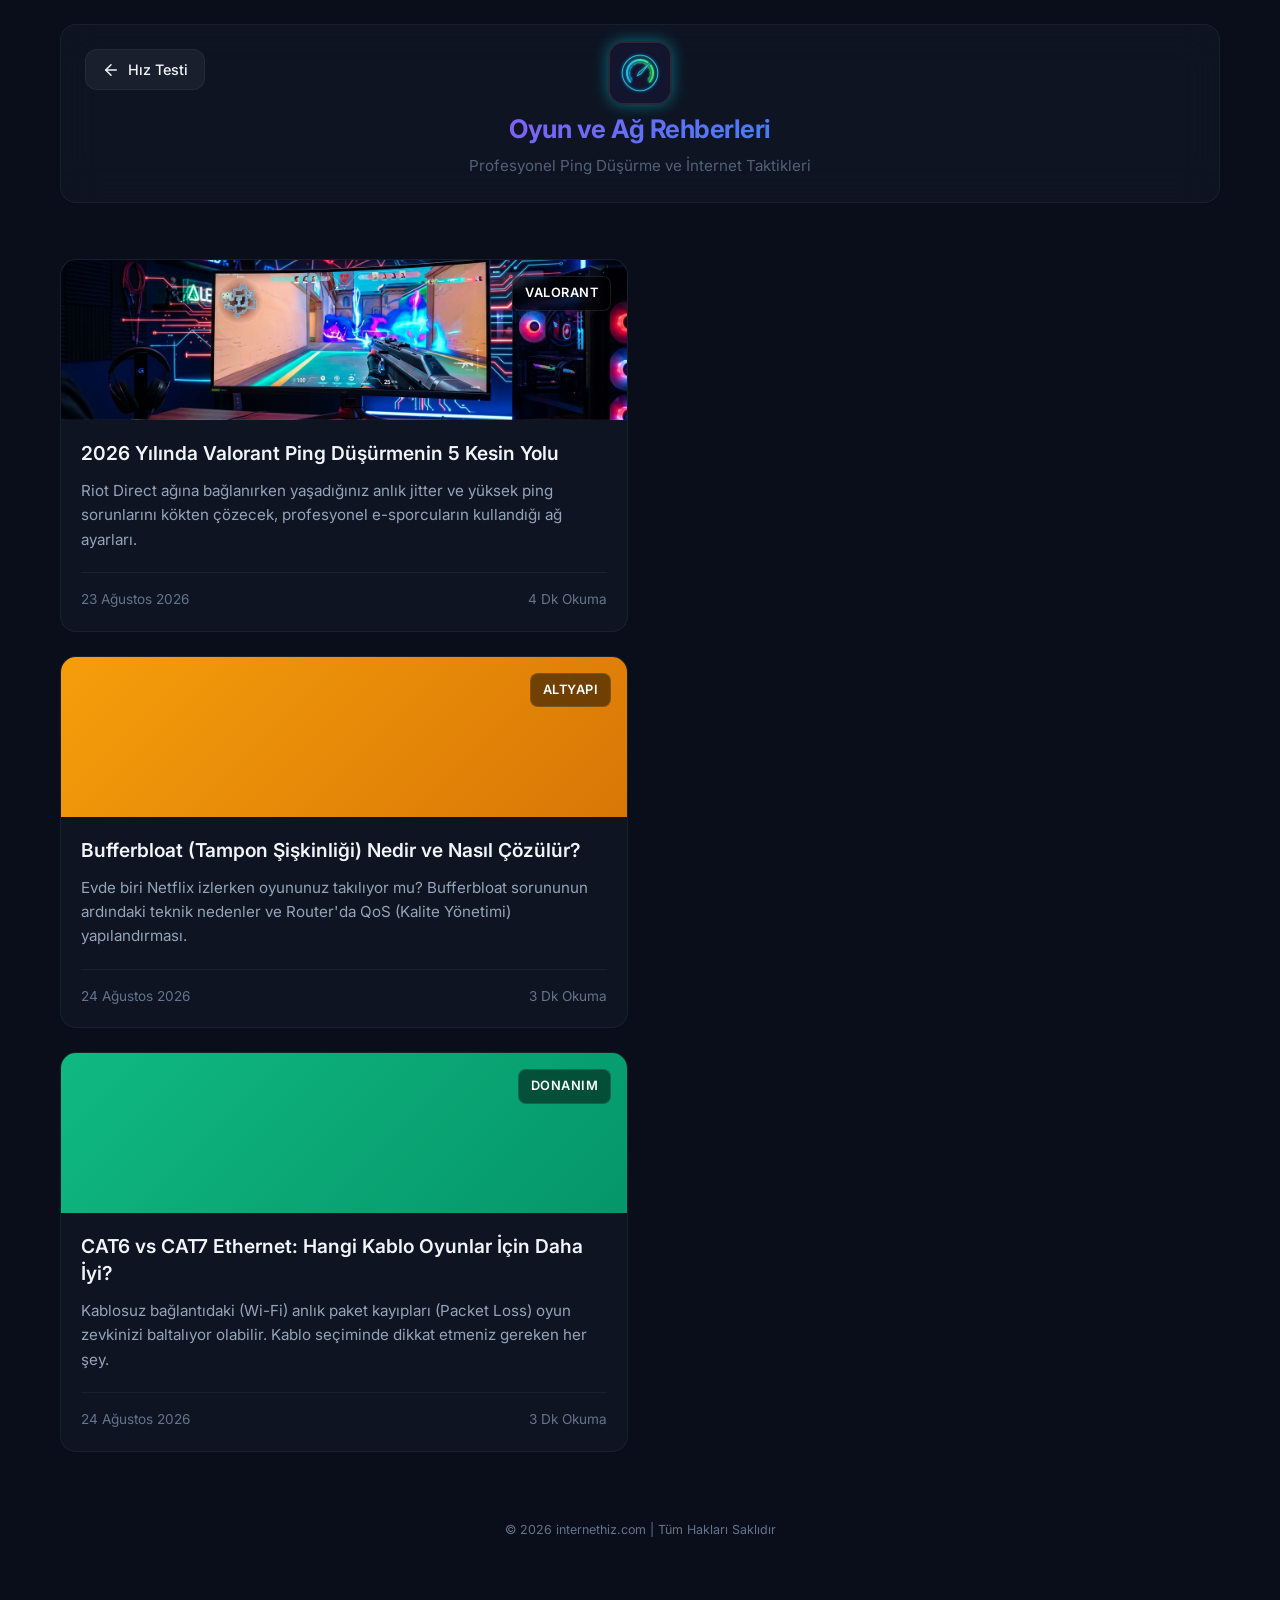
==== commit 73517905: "feat: published bufferbloat and ethernet guides added valorant banner" ====
--- a/blog/index.html
+++ b/blog/index.html
@@ -41,7 +41,7 @@
             
             <!-- Article Card 1 -->
             <a href="valorant-ping-dusurme.html" class="blog-card">
-                <div class="blog-card-image" style="background: linear-gradient(135deg, #ff4655 0%, #0f1923 100%);">
+                <div class="blog-card-image" style="background: url('valorant_header.jpg') center/cover no-repeat; border-bottom: 1px solid rgba(255,255,255,0.05);">
                     <span class="blog-category">Valorant</span>
                 </div>
                 <div class="blog-card-content">
@@ -55,7 +55,7 @@
             </a>
 
             <!-- Article Card 2 -->
-            <a href="#" class="blog-card">
+            <a href="bufferbloat-cozumu.html" class="blog-card">
                 <div class="blog-card-image" style="background: linear-gradient(135deg, #f59e0b 0%, #d97706 100%);">
                     <span class="blog-category">Altyapı</span>
                 </div>
@@ -63,14 +63,14 @@
                     <h2 class="blog-card-title">Bufferbloat (Tampon Şişkinliği) Nedir ve Nasıl Çözülür?</h2>
                     <p class="blog-card-excerpt">Evde biri Netflix izlerken oyununuz takılıyor mu? Bufferbloat sorununun ardındaki teknik nedenler ve Router'da QoS (Kalite Yönetimi) yapılandırması.</p>
                     <div class="blog-card-footer">
-                        <span class="blog-date">Yakında</span>
-                        <span class="blog-read-time">Hazırlanıyor</span>
+                        <span class="blog-date">24 Ağustos 2026</span>
+                        <span class="blog-read-time">3 Dk Okuma</span>
                     </div>
                 </div>
             </a>
 
             <!-- Article Card 3 -->
-            <a href="#" class="blog-card">
+            <a href="cat6-vs-cat7-oyun.html" class="blog-card">
                 <div class="blog-card-image" style="background: linear-gradient(135deg, #10b981 0%, #059669 100%);">
                     <span class="blog-category">Donanım</span>
                 </div>
@@ -78,8 +78,8 @@
                     <h2 class="blog-card-title">CAT6 vs CAT7 Ethernet: Hangi Kablo Oyunlar İçin Daha İyi?</h2>
                     <p class="blog-card-excerpt">Kablosuz bağlantıdaki (Wi-Fi) anlık paket kayıpları (Packet Loss) oyun zevkinizi baltalıyor olabilir. Kablo seçiminde dikkat etmeniz gereken her şey.</p>
                     <div class="blog-card-footer">
-                        <span class="blog-date">Yakında</span>
-                        <span class="blog-read-time">Hazırlanıyor</span>
+                        <span class="blog-date">24 Ağustos 2026</span>
+                        <span class="blog-read-time">3 Dk Okuma</span>
                     </div>
                 </div>
             </a>
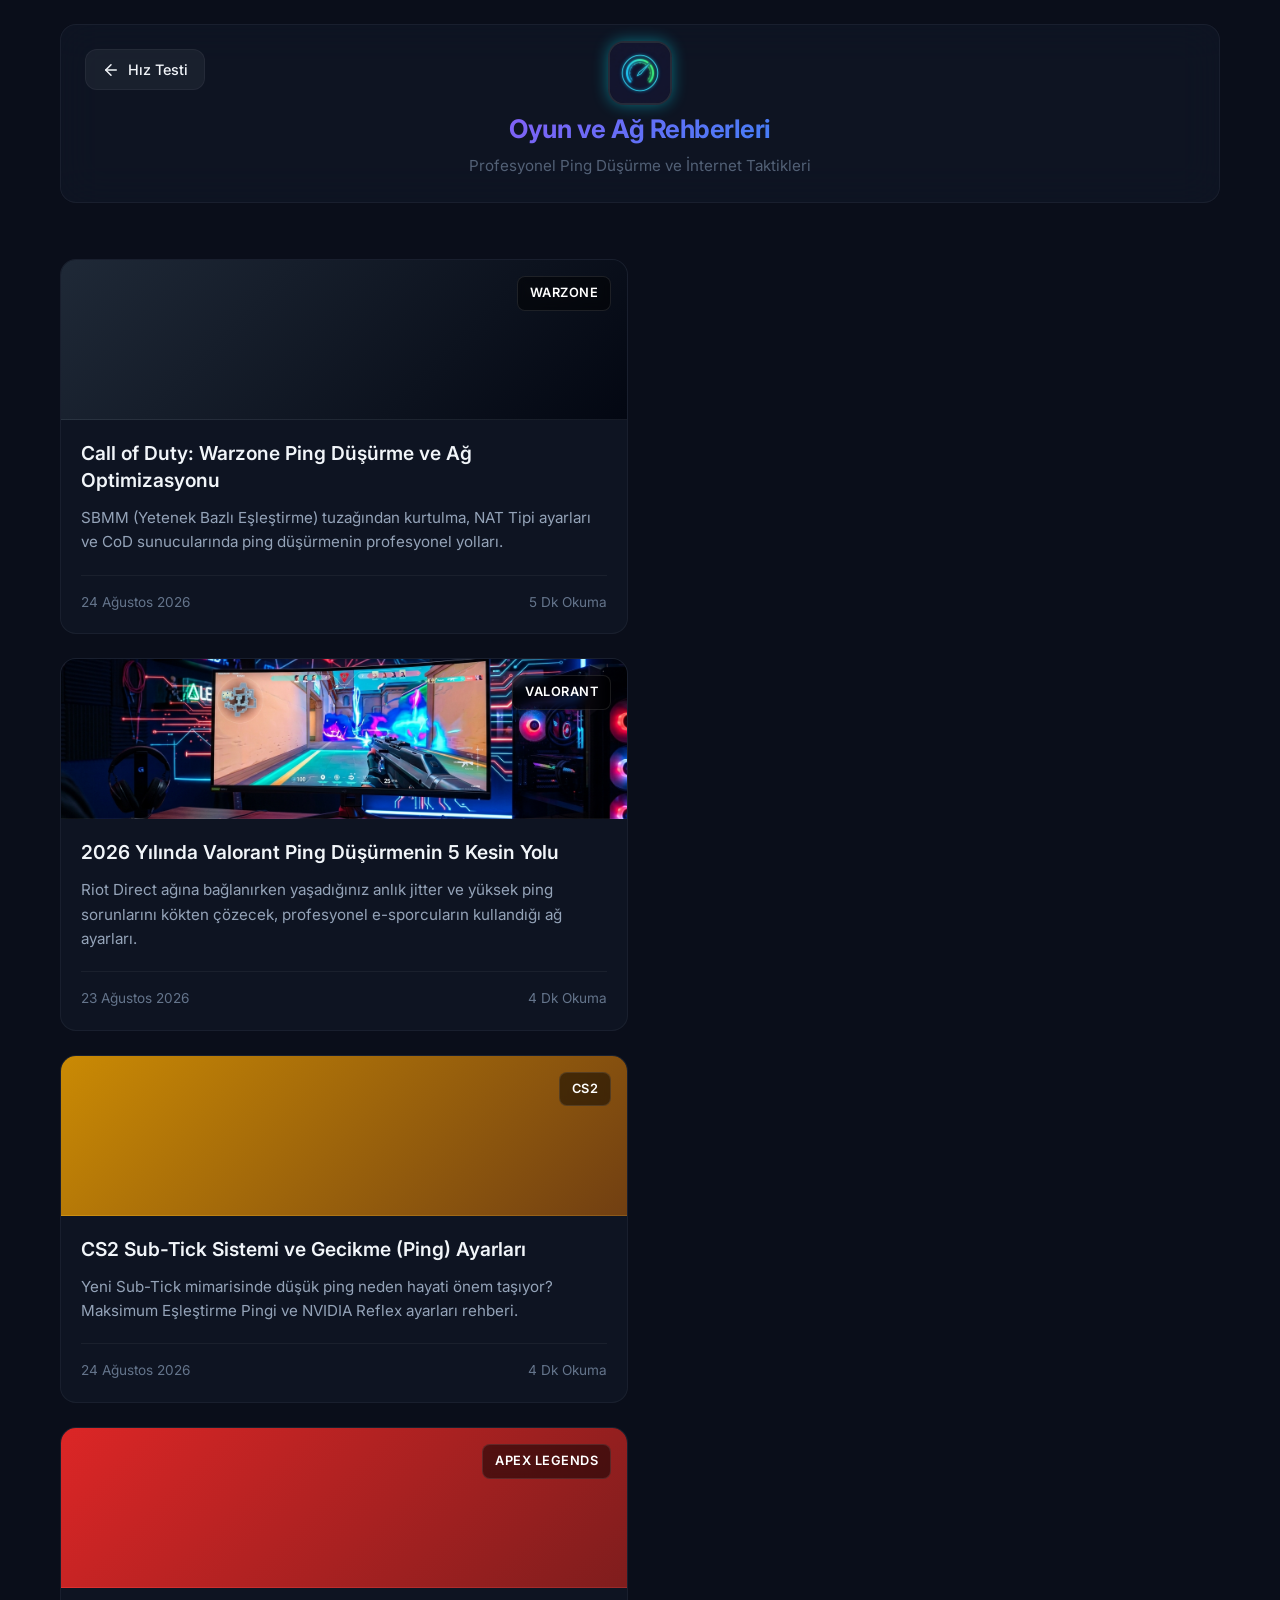
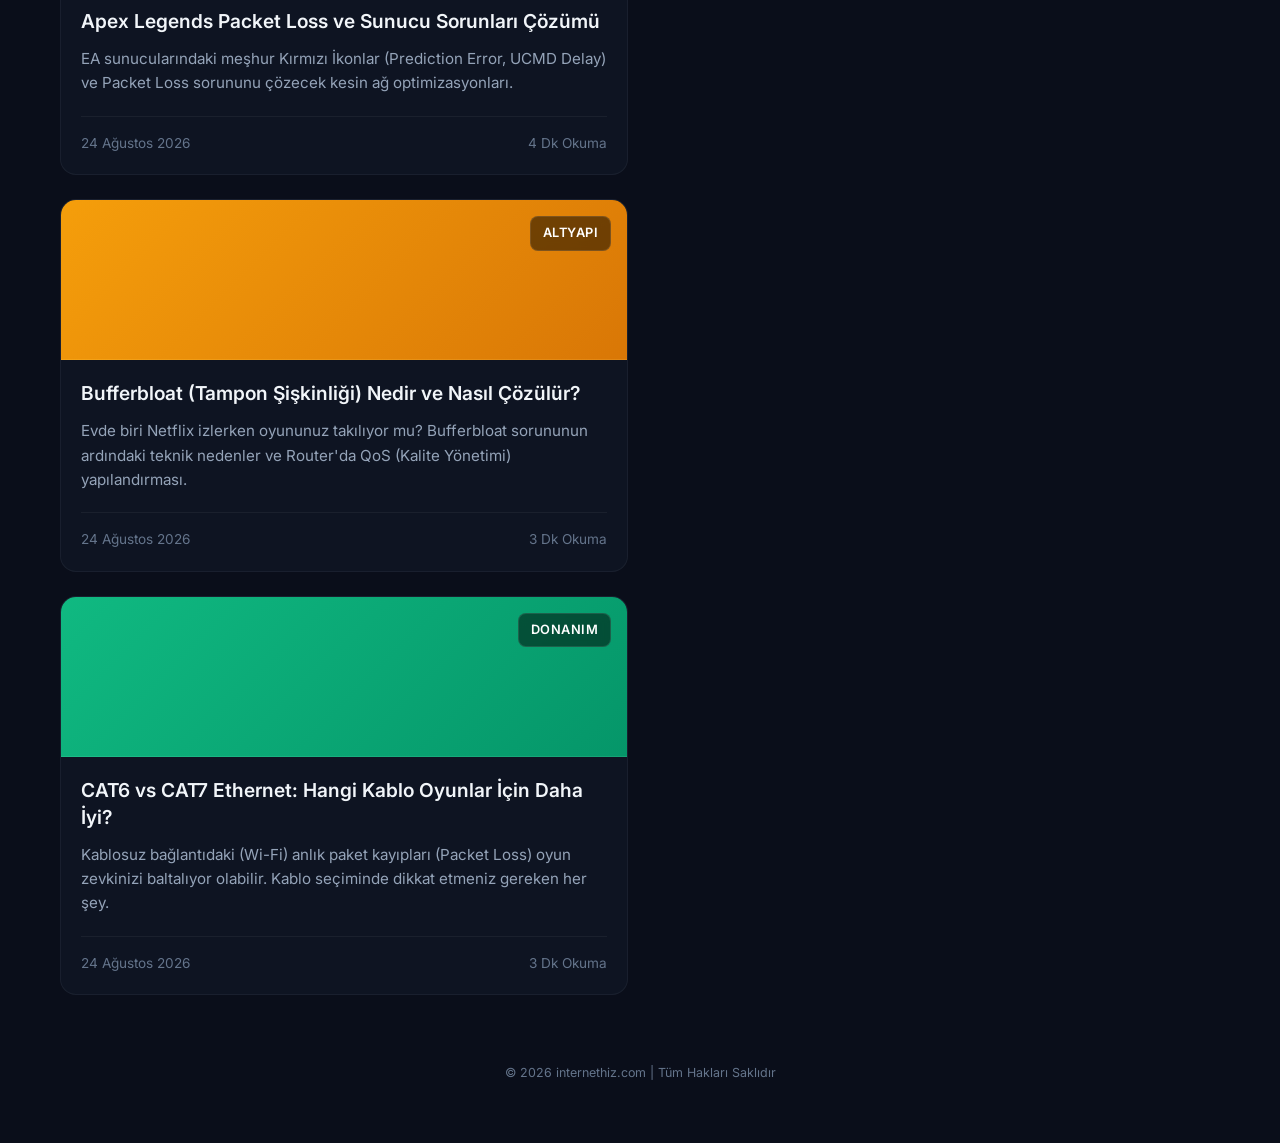
==== commit ffff4118: "feat: added warzone cs2 and apex legends guides balanced 6-card grid layout" ====
--- a/blog/index.html
+++ b/blog/index.html
@@ -39,7 +39,22 @@
         <!-- Blog Grid -->
         <section class="blog-grid">
             
-            <!-- Article Card 1 -->
+            <!-- Article Card 1: Warzone -->
+            <a href="warzone-ping-dusurme.html" class="blog-card">
+                <div class="blog-card-image" style="background: linear-gradient(135deg, #1f2937 0%, #030712 100%); border-bottom: 1px solid rgba(255,255,255,0.05);">
+                    <span class="blog-category">Warzone</span>
+                </div>
+                <div class="blog-card-content">
+                    <h2 class="blog-card-title">Call of Duty: Warzone Ping Düşürme ve Ağ Optimizasyonu</h2>
+                    <p class="blog-card-excerpt">SBMM (Yetenek Bazlı Eşleştirme) tuzağından kurtulma, NAT Tipi ayarları ve CoD sunucularında ping düşürmenin profesyonel yolları.</p>
+                    <div class="blog-card-footer">
+                        <span class="blog-date">24 Ağustos 2026</span>
+                        <span class="blog-read-time">5 Dk Okuma</span>
+                    </div>
+                </div>
+            </a>
+
+            <!-- Article Card 2: Valorant -->
             <a href="valorant-ping-dusurme.html" class="blog-card">
                 <div class="blog-card-image" style="background: url('valorant_header.jpg') center/cover no-repeat; border-bottom: 1px solid rgba(255,255,255,0.05);">
                     <span class="blog-category">Valorant</span>
@@ -54,9 +69,39 @@
                 </div>
             </a>
 
-            <!-- Article Card 2 -->
+            <!-- Article Card 3: CS2 -->
+            <a href="cs2-gecikme-sorunu.html" class="blog-card">
+                <div class="blog-card-image" style="background: linear-gradient(135deg, #ca8a04 0%, #713f12 100%); border-bottom: 1px solid rgba(255,255,255,0.05);">
+                    <span class="blog-category">CS2</span>
+                </div>
+                <div class="blog-card-content">
+                    <h2 class="blog-card-title">CS2 Sub-Tick Sistemi ve Gecikme (Ping) Ayarları</h2>
+                    <p class="blog-card-excerpt">Yeni Sub-Tick mimarisinde düşük ping neden hayati önem taşıyor? Maksimum Eşleştirme Pingi ve NVIDIA Reflex ayarları rehberi.</p>
+                    <div class="blog-card-footer">
+                        <span class="blog-date">24 Ağustos 2026</span>
+                        <span class="blog-read-time">4 Dk Okuma</span>
+                    </div>
+                </div>
+            </a>
+
+            <!-- Article Card 4: Apex Legends -->
+            <a href="apex-legends-packet-loss.html" class="blog-card">
+                <div class="blog-card-image" style="background: linear-gradient(135deg, #dc2626 0%, #7f1d1d 100%); border-bottom: 1px solid rgba(255,255,255,0.05);">
+                    <span class="blog-category">Apex Legends</span>
+                </div>
+                <div class="blog-card-content">
+                    <h2 class="blog-card-title">Apex Legends Packet Loss ve Sunucu Sorunları Çözümü</h2>
+                    <p class="blog-card-excerpt">EA sunucularındaki meşhur Kırmızı İkonlar (Prediction Error, UCMD Delay) ve Packet Loss sorununu çözecek kesin ağ optimizasyonları.</p>
+                    <div class="blog-card-footer">
+                        <span class="blog-date">24 Ağustos 2026</span>
+                        <span class="blog-read-time">4 Dk Okuma</span>
+                    </div>
+                </div>
+            </a>
+
+            <!-- Article Card 5: Bufferbloat -->
             <a href="bufferbloat-cozumu.html" class="blog-card">
-                <div class="blog-card-image" style="background: linear-gradient(135deg, #f59e0b 0%, #d97706 100%);">
+                <div class="blog-card-image" style="background: linear-gradient(135deg, #f59e0b 0%, #d97706 100%); border-bottom: 1px solid rgba(255,255,255,0.05);">
                     <span class="blog-category">Altyapı</span>
                 </div>
                 <div class="blog-card-content">
@@ -69,9 +114,9 @@
                 </div>
             </a>
 
-            <!-- Article Card 3 -->
+            <!-- Article Card 6: Ethernet -->
             <a href="cat6-vs-cat7-oyun.html" class="blog-card">
-                <div class="blog-card-image" style="background: linear-gradient(135deg, #10b981 0%, #059669 100%);">
+                <div class="blog-card-image" style="background: linear-gradient(135deg, #10b981 0%, #059669 100%); border-bottom: 1px solid rgba(255,255,255,0.05);">
                     <span class="blog-category">Donanım</span>
                 </div>
                 <div class="blog-card-content">
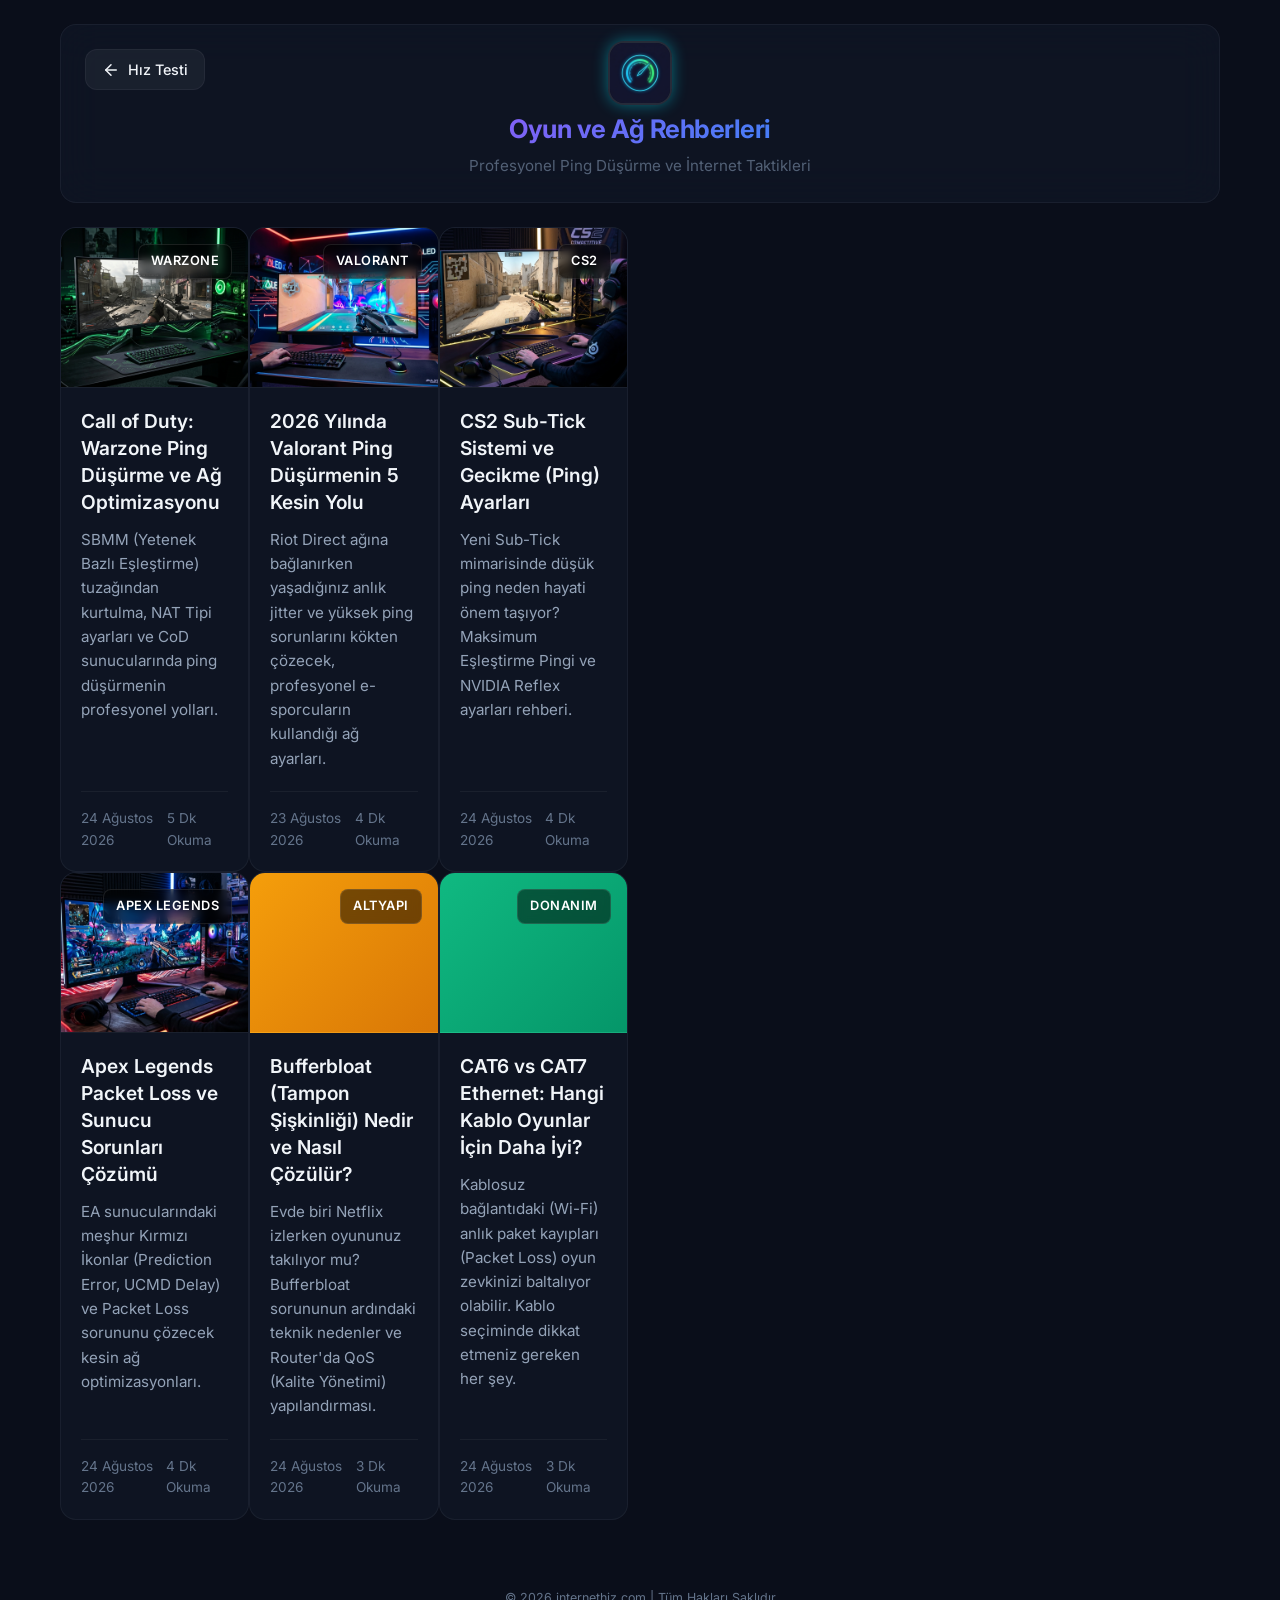
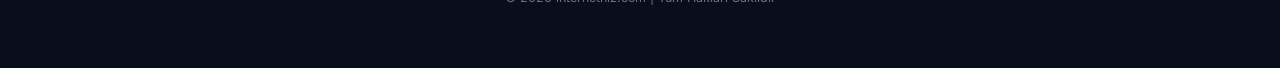
==== commit 1e945f42: "style: enforced 3-column grid layout and added custom header images for all fps games" ====
--- a/blog/index.html
+++ b/blog/index.html
@@ -41,7 +41,7 @@
             
             <!-- Article Card 1: Warzone -->
             <a href="warzone-ping-dusurme.html" class="blog-card">
-                <div class="blog-card-image" style="background: linear-gradient(135deg, #1f2937 0%, #030712 100%); border-bottom: 1px solid rgba(255,255,255,0.05);">
+                <div class="blog-card-image" style="background: url('warzone_header.jpg') center/cover no-repeat; border-bottom: 1px solid rgba(255,255,255,0.05);">
                     <span class="blog-category">Warzone</span>
                 </div>
                 <div class="blog-card-content">
@@ -71,7 +71,7 @@
 
             <!-- Article Card 3: CS2 -->
             <a href="cs2-gecikme-sorunu.html" class="blog-card">
-                <div class="blog-card-image" style="background: linear-gradient(135deg, #ca8a04 0%, #713f12 100%); border-bottom: 1px solid rgba(255,255,255,0.05);">
+                <div class="blog-card-image" style="background: url('cs2_header.jpg') center/cover no-repeat; border-bottom: 1px solid rgba(255,255,255,0.05);">
                     <span class="blog-category">CS2</span>
                 </div>
                 <div class="blog-card-content">
@@ -86,7 +86,7 @@
 
             <!-- Article Card 4: Apex Legends -->
             <a href="apex-legends-packet-loss.html" class="blog-card">
-                <div class="blog-card-image" style="background: linear-gradient(135deg, #dc2626 0%, #7f1d1d 100%); border-bottom: 1px solid rgba(255,255,255,0.05);">
+                <div class="blog-card-image" style="background: url('apex_header.jpg') center/cover no-repeat; border-bottom: 1px solid rgba(255,255,255,0.05);">
                     <span class="blog-category">Apex Legends</span>
                 </div>
                 <div class="blog-card-content">
--- a/blog/blog.css
+++ b/blog/blog.css
@@ -21,7 +21,14 @@
 
 .blog-grid {
     display: grid;
-    grid-template-columns: repeat(auto-fit, minmax(300px, 1fr));
+    grid-template-columns: repeat(3, 1fr);
+}
+@media (max-width: 1000px) {
+    .blog-grid { grid-template-columns: repeat(2, 1fr); }
+}
+@media (max-width: 650px) {
+    .blog-grid { grid-template-columns: 1fr; }
+
     gap: 24px;
     margin-top: 32px;
 }
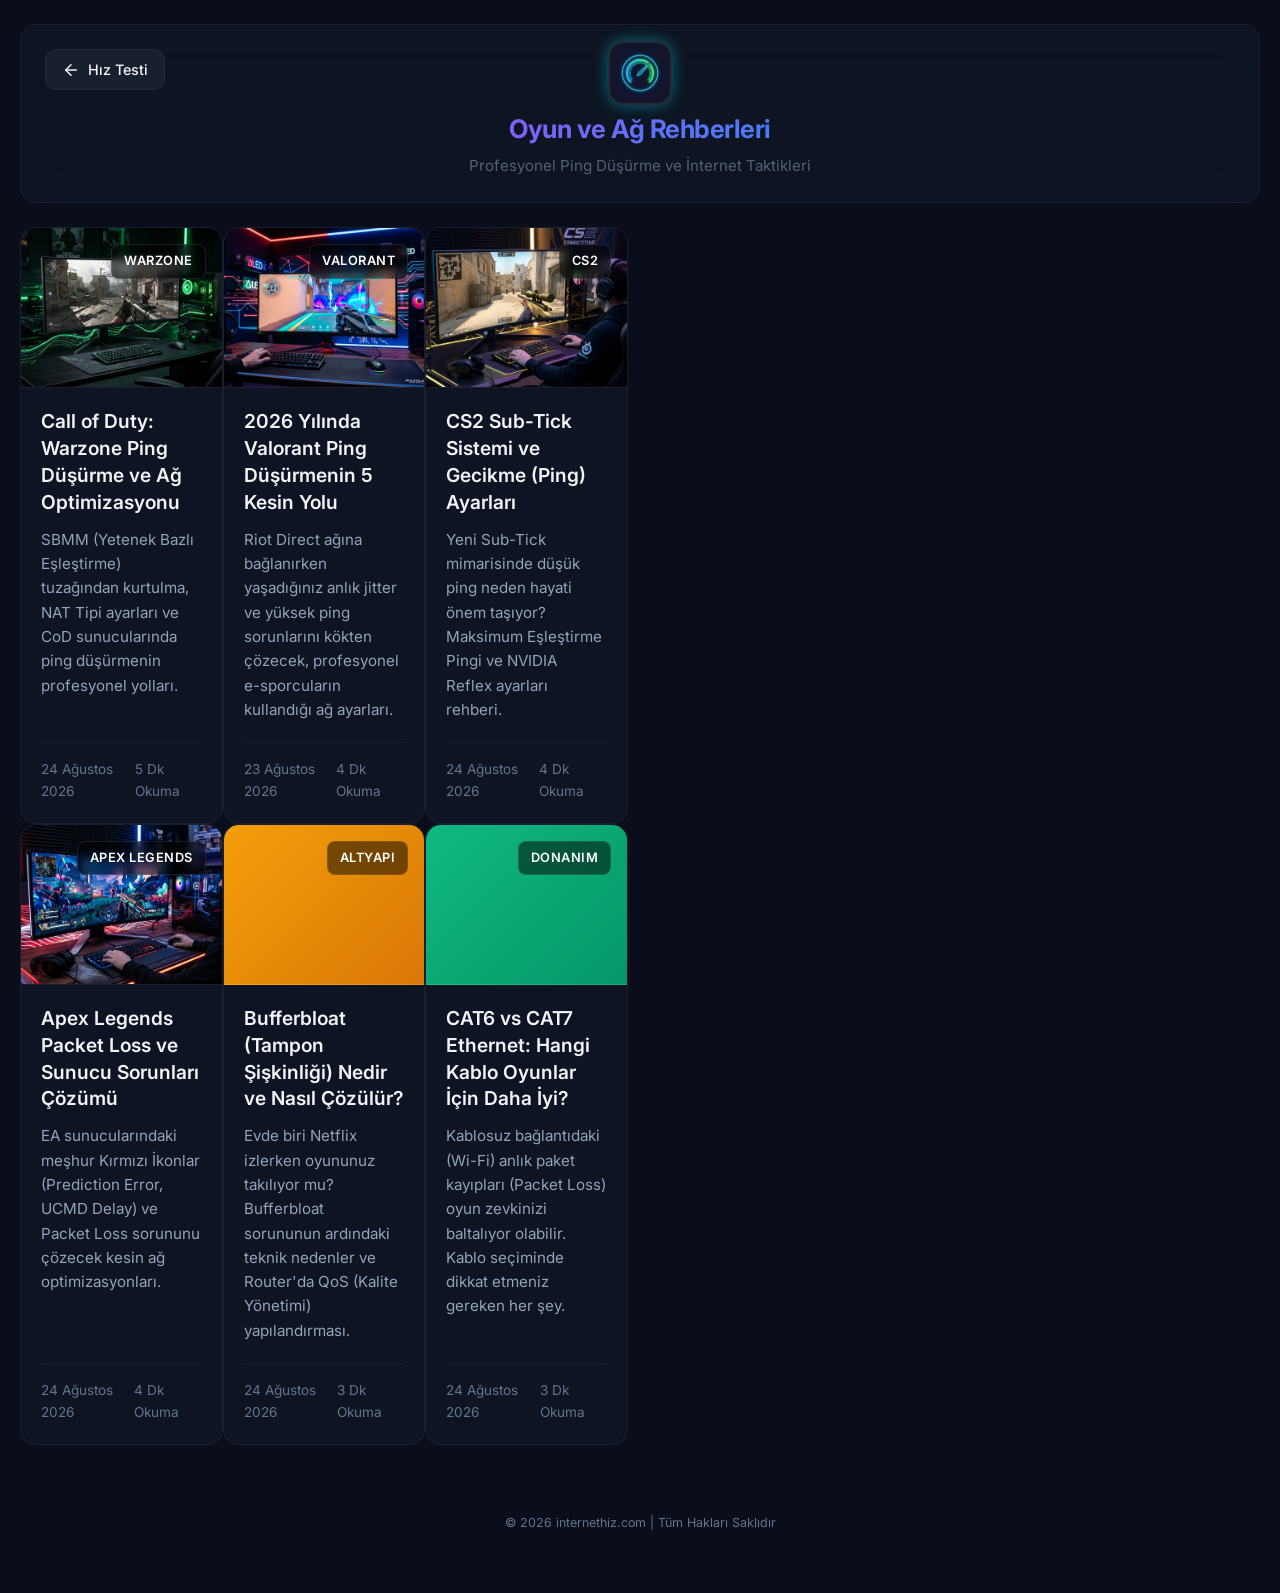
==== commit 75104d9a: "style: enlarged blog cards and expanded container width for premium layout" ====
--- a/blog/index.html
+++ b/blog/index.html
@@ -13,7 +13,7 @@
     <link rel="stylesheet" href="blog.css">
 </head>
 <body>
-    <div class="app-container">
+    <div class="app-container" style="max-width: 1400px !important;">
         <!-- Header -->
         <header class="app-header" style="position: relative; flex-direction: column; align-items: center; justify-content: center; text-align: center; padding: 1.5rem 1rem;">
             
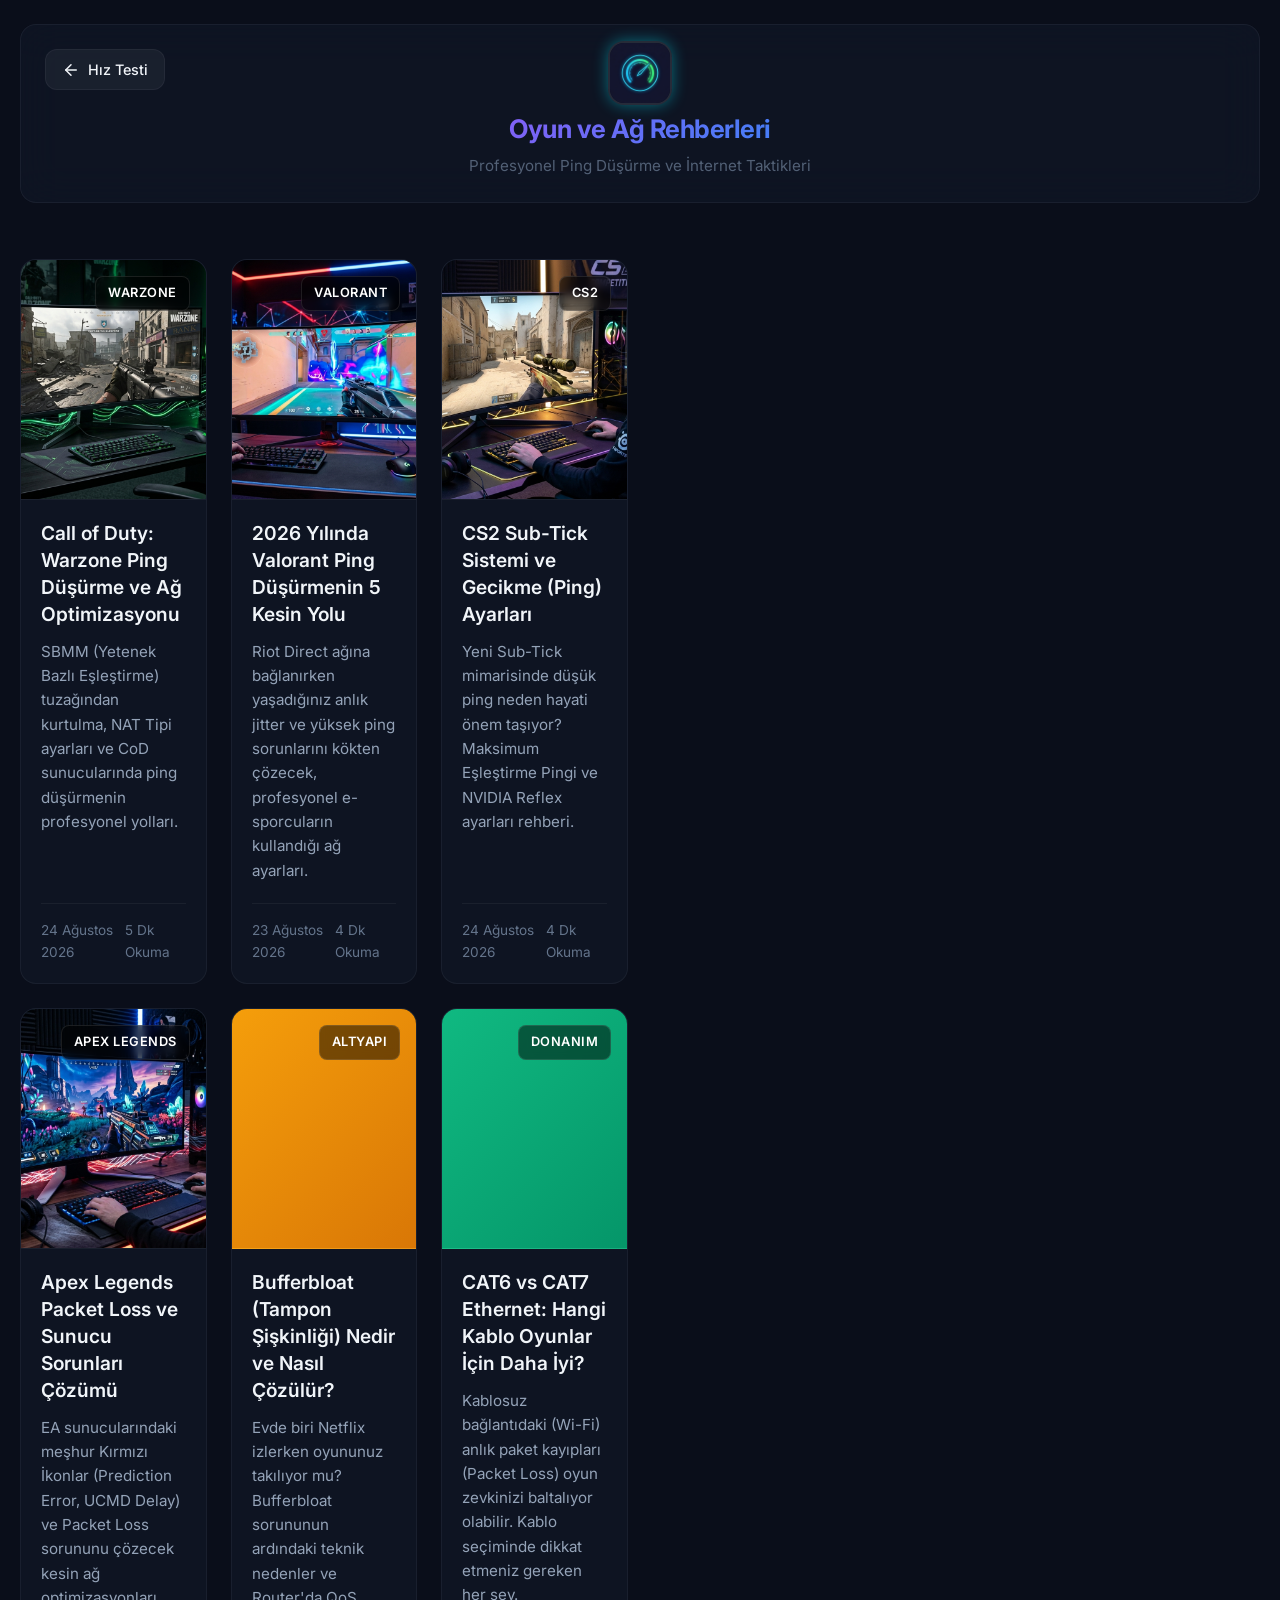
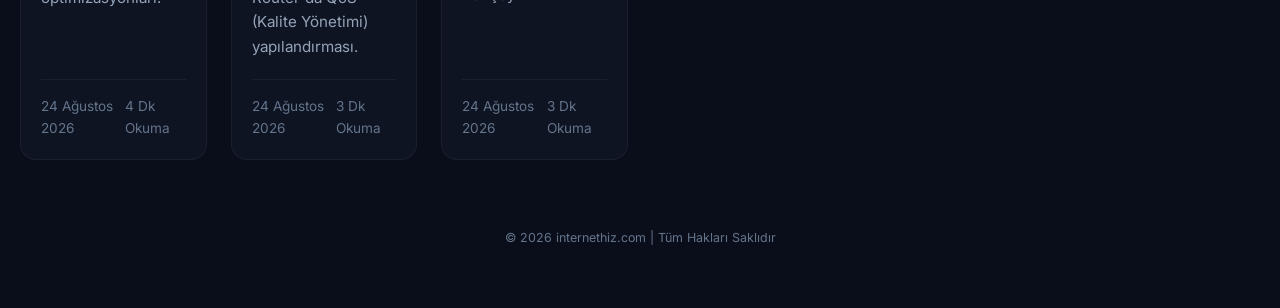
==== commit 75a52f52: "fix: correctly link blog.v2.css in all html files to resolve missing styles" ====
--- a/blog/index.html
+++ b/blog/index.html
@@ -10,7 +10,7 @@
     <link rel="preconnect" href="https://fonts.gstatic.com" crossorigin>
     <link href="https://fonts.googleapis.com/css2?family=Inter:wght@300;400;500;600;700;800;900&display=swap" rel="stylesheet">
     <link rel="stylesheet" href="../style.v2.css">
-    <link rel="stylesheet" href="blog.css">
+    <link rel="stylesheet" href="blog.v2.css">
 </head>
 <body>
     <div class="app-container" style="max-width: 1400px !important;">
--- a/blog/blog.v2.css
+++ b/blog/blog.v2.css
@@ -0,0 +1,196 @@
+/* Blog specific styles */
+
+.btn-back {
+    display: inline-flex;
+    align-items: center;
+    gap: 8px;
+    background: rgba(255, 255, 255, 0.05);
+    padding: 8px 16px;
+    border-radius: 12px;
+    color: var(--text-primary);
+    text-decoration: none;
+    font-weight: 500;
+    font-size: 0.9rem;
+    border: 1px solid var(--border-color);
+    transition: all 0.2s;
+}
+.btn-back:hover {
+    background: rgba(255, 255, 255, 0.1);
+    transform: translateX(-2px);
+}
+
+.blog-grid {
+    display: grid;
+    grid-template-columns: repeat(3, 1fr);
+    gap: 24px;
+    margin-top: 32px;
+}
+
+@media (max-width: 1000px) {
+    .blog-grid {
+        grid-template-columns: repeat(2, 1fr);
+    }
+}
+
+@media (max-width: 650px) {
+    .blog-grid {
+        grid-template-columns: 1fr;
+    }
+}
+
+.blog-card {
+    background: var(--bg-card);
+    border-radius: 16px;
+    border: 1px solid var(--border-color);
+    overflow: hidden;
+    text-decoration: none;
+    display: flex;
+    flex-direction: column;
+    transition: transform 0.2s, box-shadow 0.2s, border-color 0.2s;
+}
+
+.blog-card:hover {
+    transform: translateY(-4px);
+    box-shadow: 0 12px 30px rgba(0, 0, 0, 0.3);
+    border-color: rgba(139, 92, 246, 0.3);
+}
+
+.blog-card-image {
+    height: 240px;
+    display: flex;
+    align-items: flex-start;
+    justify-content: flex-end;
+    padding: 16px;
+    position: relative;
+}
+
+.blog-category {
+    background: rgba(0, 0, 0, 0.5);
+    backdrop-filter: blur(4px);
+    color: white;
+    padding: 6px 12px;
+    border-radius: 8px;
+    font-size: 0.8rem;
+    font-weight: 600;
+    text-transform: uppercase;
+    letter-spacing: 0.5px;
+    border: 1px solid rgba(255, 255, 255, 0.1);
+}
+
+.blog-card-content {
+    padding: 20px;
+    display: flex;
+    flex-direction: column;
+    flex: 1;
+}
+
+.blog-card-title {
+    color: var(--text-primary);
+    font-size: 1.2rem;
+    font-weight: 600;
+    margin: 0 0 12px 0;
+    line-height: 1.4;
+}
+
+.blog-card-excerpt {
+    color: var(--text-secondary);
+    font-size: 0.95rem;
+    line-height: 1.6;
+    margin: 0 0 20px 0;
+    flex: 1;
+}
+
+.blog-card-footer {
+    display: flex;
+    justify-content: space-between;
+    align-items: center;
+    border-top: 1px solid rgba(255, 255, 255, 0.05);
+    padding-top: 16px;
+    color: #64748b;
+    font-size: 0.85rem;
+}
+
+/* Article Page Specifics */
+.article-header {
+    margin: 40px 0;
+    text-align: center;
+}
+
+.article-category {
+    display: inline-block;
+    color: var(--accent-purple);
+    background: rgba(139, 92, 246, 0.1);
+    padding: 6px 12px;
+    border-radius: 8px;
+    font-weight: 600;
+    font-size: 0.9rem;
+    margin-bottom: 16px;
+}
+
+.article-title {
+    font-size: 2.2rem;
+    color: var(--text-primary);
+    line-height: 1.3;
+    margin-bottom: 16px;
+}
+
+.article-meta {
+    color: #64748b;
+    font-size: 0.95rem;
+}
+
+.article-content {
+    background: var(--bg-card);
+    border-radius: 16px;
+    border: 1px solid var(--border-color);
+    padding: 40px;
+    color: #cbd5e1;
+    font-size: 1.05rem;
+    line-height: 1.8;
+}
+
+.article-content h2 {
+    color: var(--text-primary);
+    font-size: 1.5rem;
+    margin: 32px 0 16px 0;
+}
+
+.article-content h3 {
+    color: var(--text-primary);
+    font-size: 1.25rem;
+    margin: 24px 0 12px 0;
+}
+
+.article-content p {
+    margin-bottom: 24px;
+}
+
+.article-content ul, .article-content ol {
+    margin-bottom: 24px;
+    padding-left: 24px;
+}
+
+.article-content li {
+    margin-bottom: 8px;
+}
+
+.article-content strong {
+    color: var(--text-primary);
+}
+
+.article-content .highlight-box {
+    background: rgba(59, 130, 246, 0.1);
+    border-left: 4px solid var(--accent-blue);
+    padding: 16px 20px;
+    margin: 24px 0;
+    border-radius: 0 8px 8px 0;
+}
+
+@media (max-width: 768px) {
+    .article-content {
+        padding: 24px;
+    }
+    .article-title {
+        font-size: 1.8rem;
+    }
+}
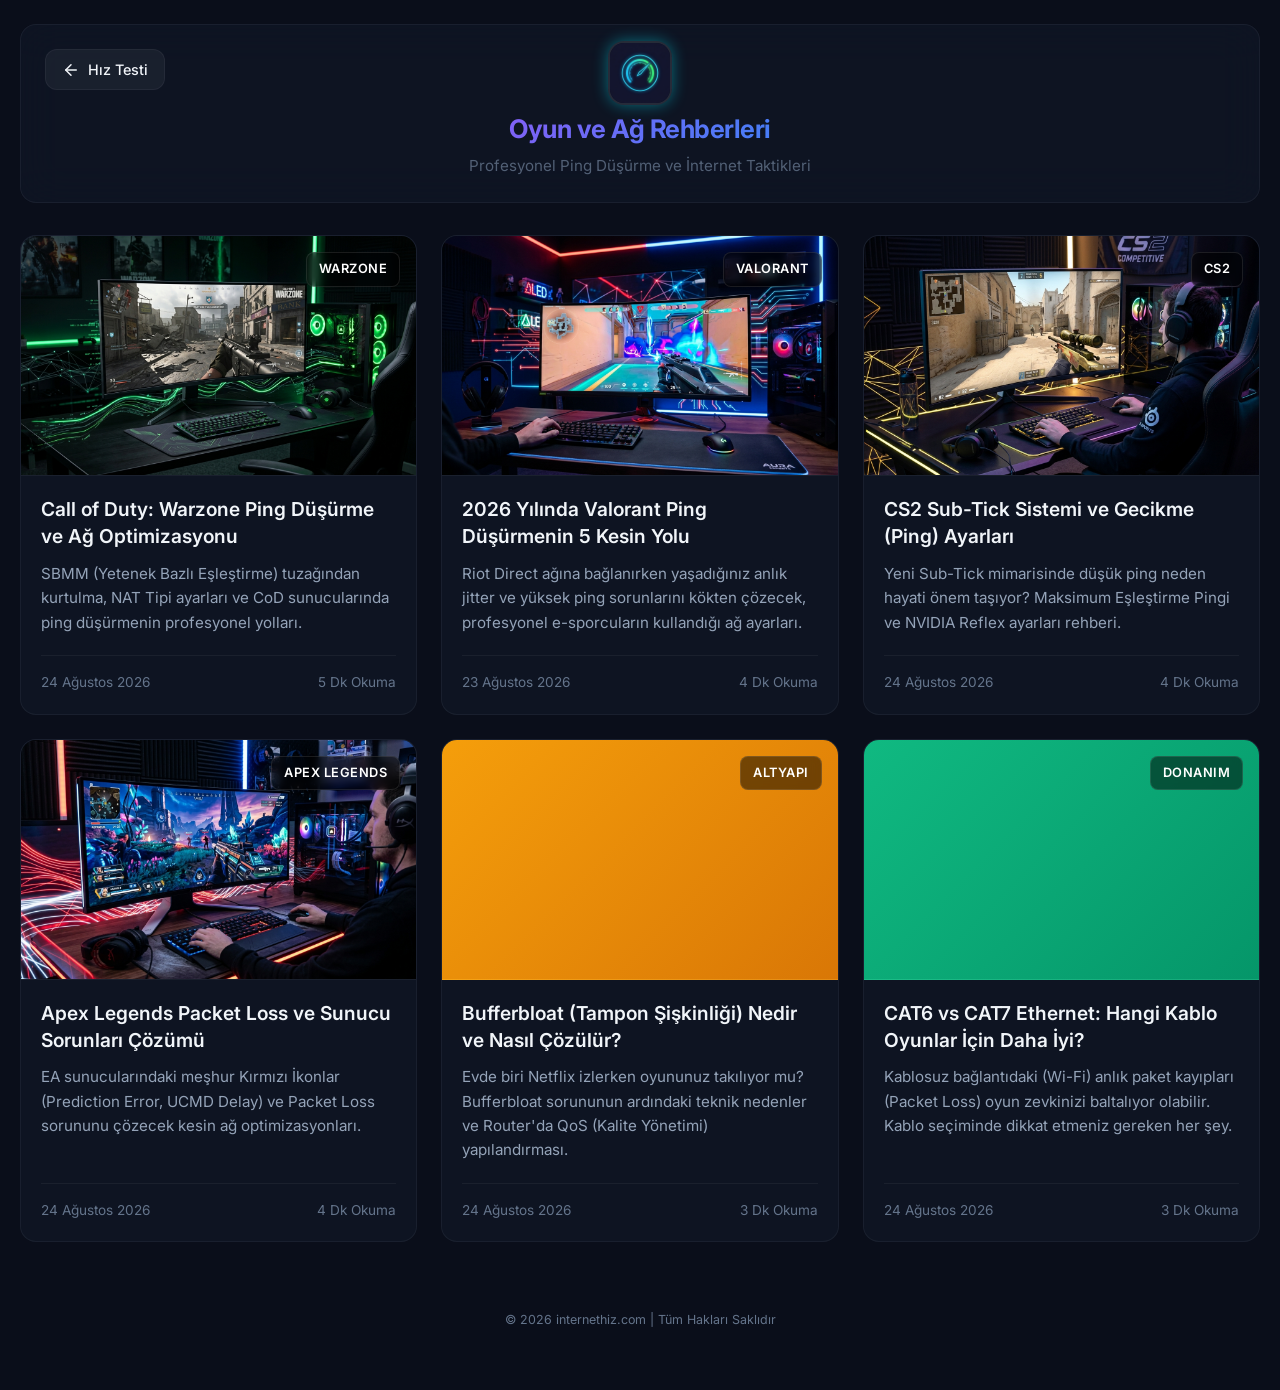
==== commit 22528c94: "fix: removed blog dependence on main app-container grid to fix 1-sided empty layout bug" ====
--- a/blog/index.html
+++ b/blog/index.html
@@ -13,7 +13,7 @@
     <link rel="stylesheet" href="blog.v2.css">
 </head>
 <body>
-    <div class="app-container" style="max-width: 1400px !important;">
+    <div class="blog-container">
         <!-- Header -->
         <header class="app-header" style="position: relative; flex-direction: column; align-items: center; justify-content: center; text-align: center; padding: 1.5rem 1rem;">
             
--- a/blog/blog.v2.css
+++ b/blog/blog.v2.css
@@ -194,3 +194,4 @@
         font-size: 1.8rem;
     }
 }
+.blog-container { position: relative; z-index: 1; max-width: 1400px; margin: 0 auto; padding: 24px 20px 40px; padding-top: calc(24px + env(safe-area-inset-top)); padding-bottom: calc(40px + env(safe-area-inset-bottom)); padding-left: calc(20px + env(safe-area-inset-left)); padding-right: calc(20px + env(safe-area-inset-right)); -webkit-tap-highlight-color: transparent; } @media (max-width: 768px) { .blog-container { padding: 16px 12px 32px; } } 
